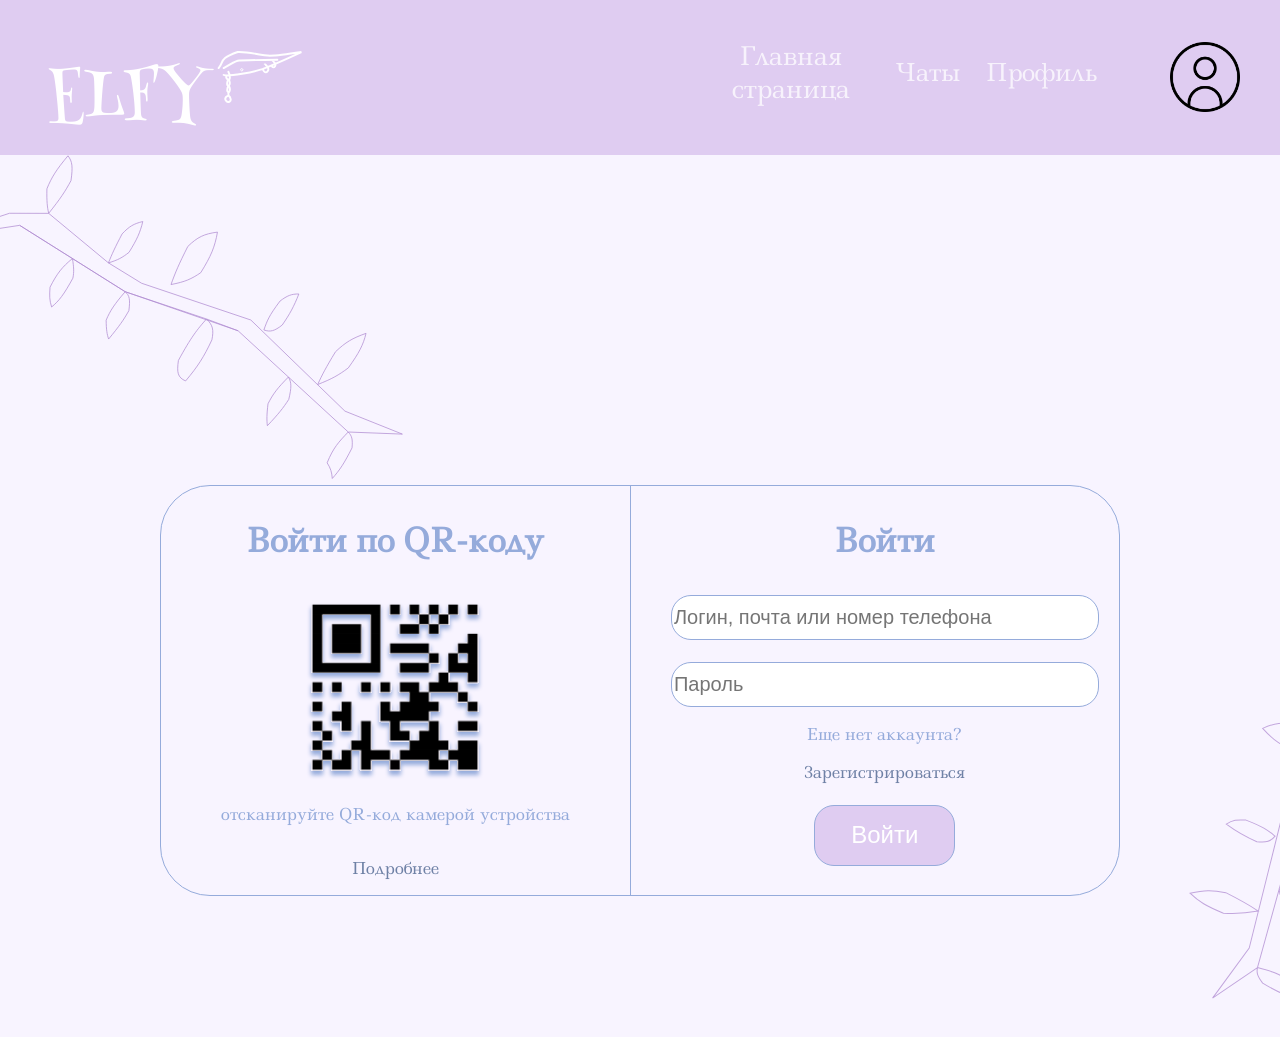
==== index.html @ 84ba351a "Загрузка завершена" ====
<!DOCTYPE html>
<html lang="en">
<head>
    <meta charset="UTF-8">
    <meta name="viewport" content="width=device-width, initial-scale=1.0">
    <title>Вход</title>
    <link rel="stylesheet" href="./css/style.css">
    <link href="https://fonts.googleapis.com/css2?family=Ledger&display=swap" rel="stylesheet">
    <link href="https://fonts.googleapis.com/css2?family=Henny+Penny&display=swap" rel="stylesheet">
</head>
<body>
    <header>
        <nav>
            <ul>
                <h3>ELFY</h3>
                <img src="./img/logo.svg" alt="" width="86px" height="52px">
                <li>
                    <a class="nav-link active" href="">Главная страница</a>
                </li>
                <li>
                    <a class="nav-link" href="">Чаты</a>
                </li>
                <li>
                    <a class="nav-link" href="">Профиль</a>
                </li>
                <img src="./img/account.png" id="account" width="70px" height="70px">
            </ul>
        </nav>
    </header>

    <main>
        <img src="./img/vetka.svg" alt="">
        <section>
            <div class="forma">
                <div class="qrcode">
                    <h3>Войти по QR-коду</h3>
                    <img src="./img/qrcode.svg" alt="">
                    <p>отсканируйте QR-код камерой устройства</p>
                    <p id="podrobnee">Подробнее</p>
                </div>
                <div class="start">
                    <h3>Войти</h3>
                    <input type="text" placeholder="Логин, почта или номер телефона"><br>
                    <input type="password" placeholder="Пароль">
                    <p>Еще нет аккаунта?</p>
                    <a href="registration.html">Зарегистрироваться</a><br>
                    <button onclick="window.location.href = 'lenta.html'">Войти</button>
                </div>
            </div>
        </section>
        <img src="./img/vetka.svg" id="vector17" alt="">
    </main>
        
    <!-- <footer>
        <nav>
            <ul>
                <li>
                    <a href="./lenta.html">Главная страница</a>
                </li>
                <li>
                    <a href="./chats.html">Чаты</a>
                </li>
                <li>
                    <a href="./profile.html">Профиль</a>
                </li>
            </ul>
        </nav>
    </footer> -->
</body>
</html>
---- css/style.css ----
body{
    padding: 0;
    margin: 0;
    font-family: 'Ledger', serif;
    background-color: #F8F4FF;
}
header{
    width: 100%;
    /* height: auto; */
    height: 155px;
    background: #DFCCF1;
    /* display: flex;
    align-items: center; */
}
header>nav{
    width: 100%;
    height: auto;
}
header>nav > ul{
    display: flex; /*элементы в теге в линию*/
    gap: 50px; /*отступ в контейнере*/
    margin: 0;
    padding: 0;
    justify-content: center;
    text-align: center;
}
header>nav > ul >li{
    list-style-type: none;
}
header>nav > ul>h3{
    box-sizing: border-box;

    position: absolute;
    width: 161px;
    height: 77.5px;
    left: 48px;
    

    font-family: 'Henny Penny';
    font-style: normal;
    font-weight: 400;
    font-size: 64px;
    line-height: 113px;
    display: flex;
    align-items: center;

    color: #FFFFFF;

}
header>nav>ul>img{
    position: absolute;
    width: 86px;
    height: 52px;
    left: 217px;
    top: 51px;
    /* display: flex;
    align-items: center; */
}

#account{
    position: absolute;
    width: 70px;
    height: 70px;
    left: 91.4%;
    top: 42px;
}

header>nav > ul >li>a{
    color: rgba(255, 255, 255, 0.75);/*изменить цвет текста*/
    font-size: 25px;
    display: flex;
    /* justify-content: center; */
    text-align: center;
}

header>nav > ul >li>a.nav-link.active{
    color: rgba(255, 255, 255, 0.75);/*изменить цвет текста*/
    text-decoration: none;/*убирает подчеркивания*/
    transition: all 0,3s ease; /*плавност при изменении*/
    font-size: 25px;
}
header>nav > ul >li>a.nav-link{
    color: rgb(255, 255, 255);/*изменить цвет текста*/
    text-decoration: none;/*убирает подчеркивания*/
    transition: all 0,3s ease; /*плавност при изменении*/
    font-size: 25px;
}
header>nav > ul >li>a.nav-link:hover{
    color: rgba(177, 141, 210, 0.75);
    transition: transform 0.25s ease forwards; /*плавност при изменении*/
}

header > nav > ul > li > a.nav-link {
    position: absolute;
    top: 61px;
    height: 22px;
    font-family: 'Ledger', serif;
    font-style: normal;
    font-weight: 400;
    font-size: 24px;
    line-height: 33px;
    display: flex;
    align-items: center;
    color: rgba(255, 255, 255, 0.75);
    text-decoration: none;
    transition: all 0.3s ease;
}

header > nav > ul > li:nth-child(3) > a.nav-link {  /* Главная страница */
    left: 55%;
    width: 13.64%;
}
header > nav > ul > li:nth-child(4) > a.nav-link {  /* Чаты */
    left: 70%;
    width: 9%;
}
header > nav > ul > li:nth-child(5) > a.nav-link {  /* Профиль */
    left: 77%;
    width: 8.54%;
}
main{
    width: 100%;
    height: auto;
}
.forma{
    width: 75%;
    height: 80%;
    display: flex;
    box-sizing: border-box;
    justify-content: center;
    gap: 20px;
    border: 1px solid #95ABDB;
    box-sizing: border-box;
    border-radius: 50px;
    margin: auto;
    color: #95ABDB;
}


.qrcode{
    width: 50%;
    display: flex;
    flex-direction: column;
    align-items: center;
    border-right: 1px solid #95ABDB;
}
#podrobnee{
    color: #6F81A6;
}
.qrcode>img{
    width: 192px;
    height: 192px;
}
.qrcode>h3{
    font-size: 32px;
}
.qrcode>p{
    font-size: 16px;
}


.start{
    width: 50%;
    height: auto;
    display: flex;
    flex-direction: column;
    align-items: center;
}
.start>a{
    color: #6F81A6;
    text-decoration: none;
}
.start>button{
    color: #FFFFFF;
    background-color: #DFCCF1;
    border-radius: 20px;
    width: 30%;
    height: 15%;
    font-size: 24px;
    border: 1px solid #95ABDB;
}
.start>button:hover{
    color: #ffffff;
    background-color: #b5a4c5;
}
.start>h3{
    font-size: 32px;
}
.start>p{
    font-size: 16px;
}
.start>input{
    border-radius: 20px;
    width: 90%;
    height: 10%;
    font-size: 20px;
    border: 1px solid #95ABDB;
    color: #948D8D;
}


#vector17{
    position: absolute;
    left: 87.5%;
    top: 70%;
    transform: matrix(-0.85, 0.53, 0.53, 0.85, 0, 0);
}


.formaForRegistration{
    width: 38%;
    height: 70%;
    display: flex;
    justify-content: center;
    gap: 20px;
    border: 1px solid #95ABDB;
    box-sizing: border-box;
    border-radius: 20px;
    margin: auto;
    color: #95ABDB;
}
.registr>h3{
    font-size: 32px;
    display: flex;
    justify-content: center;
}
.registr>form{
    width: 100%;
    display: flex;
    flex-direction: column;
    /* align-items: center; */
    font-size: 20px;
    gap: 20px;
}
.registr>form>input{
    border-radius: 20px;
    width: 100%;
    height: 54px;
    font-size: 20px;
    border: 1px solid #95ABDB;
    color: #948D8D;
}
.registr>form>p{
    margin: 0;
}
#butn{
    color: #FFFFFF;
    background-color: #DFCCF1;
    border-radius: 20px;
    width: 100%;
    height: auto;
    font-size: 24px;
    border: 1px solid #95ABDB;
    display: flex;
    justify-content: center;
    margin: 20px 0px;
}
#butn:hover{
    color: #ffffff;
    background-color: #b5a4c5;
}
/* === Стили для блока даты рождения === */
.birth {
    align-items: center;
    display: flex;
    flex-direction: row;
    gap: 10px;
    margin-top: 5px;
}

/* Скрываем label для select (на дизайне их нет) */
.birth label {
    display: none;
}

/* Стили для select - как на дизайне */
.birth > select {
    /* Размеры */
    flex: 1;
    min-width: 85px;
    height: 54px;
    font-size: 20px;
    font-family: 'Ledger', serif; /* как у input */
    
    /* Внешний вид */
    border: 1px solid #95ABDB;
    border-radius: 20px;
    background-color: #fff;
    color: #948D8D;
    
    /* Отступы */
    padding: 0 40px 0 16px;
    box-sizing: border-box;
    
    /* Убираем стандартный стиль */
    appearance: none;
    -webkit-appearance: none;
    -moz-appearance: none;
    
    /* Кастомная стрелка вниз (цвет #95ABDB) */
    background-image: url("data:image/svg+xml,%3Csvg xmlns='http://www.w3.org/2000/svg' width='20' height='20' viewBox='0 0 24 24' fill='none' stroke='%2395ABDB' stroke-width='2' stroke-linecap='round' stroke-linejoin='round'%3E%3Cpolyline points='6 9 12 15 18 9'%3E%3C/polyline%3E%3C/svg%3E");
    background-repeat: no-repeat;
    background-position: right 14px center;
    background-size: 20px;
    
    /* Курсор и переходы */
    cursor: pointer;
    transition: all 0.2s ease;
}

/* Фокус при клике */
.birth > select:focus {
    outline: none;
    border-color: #DFCCF1;
    box-shadow: 0 0 0 3px rgba(223, 204, 241, 0.3);
}

/* Ховер эффект */
.birth > select:hover {
    border-color: #7a94c7;
}

/* Placeholder (невыбранное значение) */
.birth > select:invalid,
.birth > select option:first-child {
    color: #948D8D;
}

/* Адаптив для мобильных */
@media (max-width: 600px) {
    .birth {
        flex-wrap: wrap;
    }
    .birth > select {
        flex: 1 1 30%;
        min-width: 70px;
    }
}
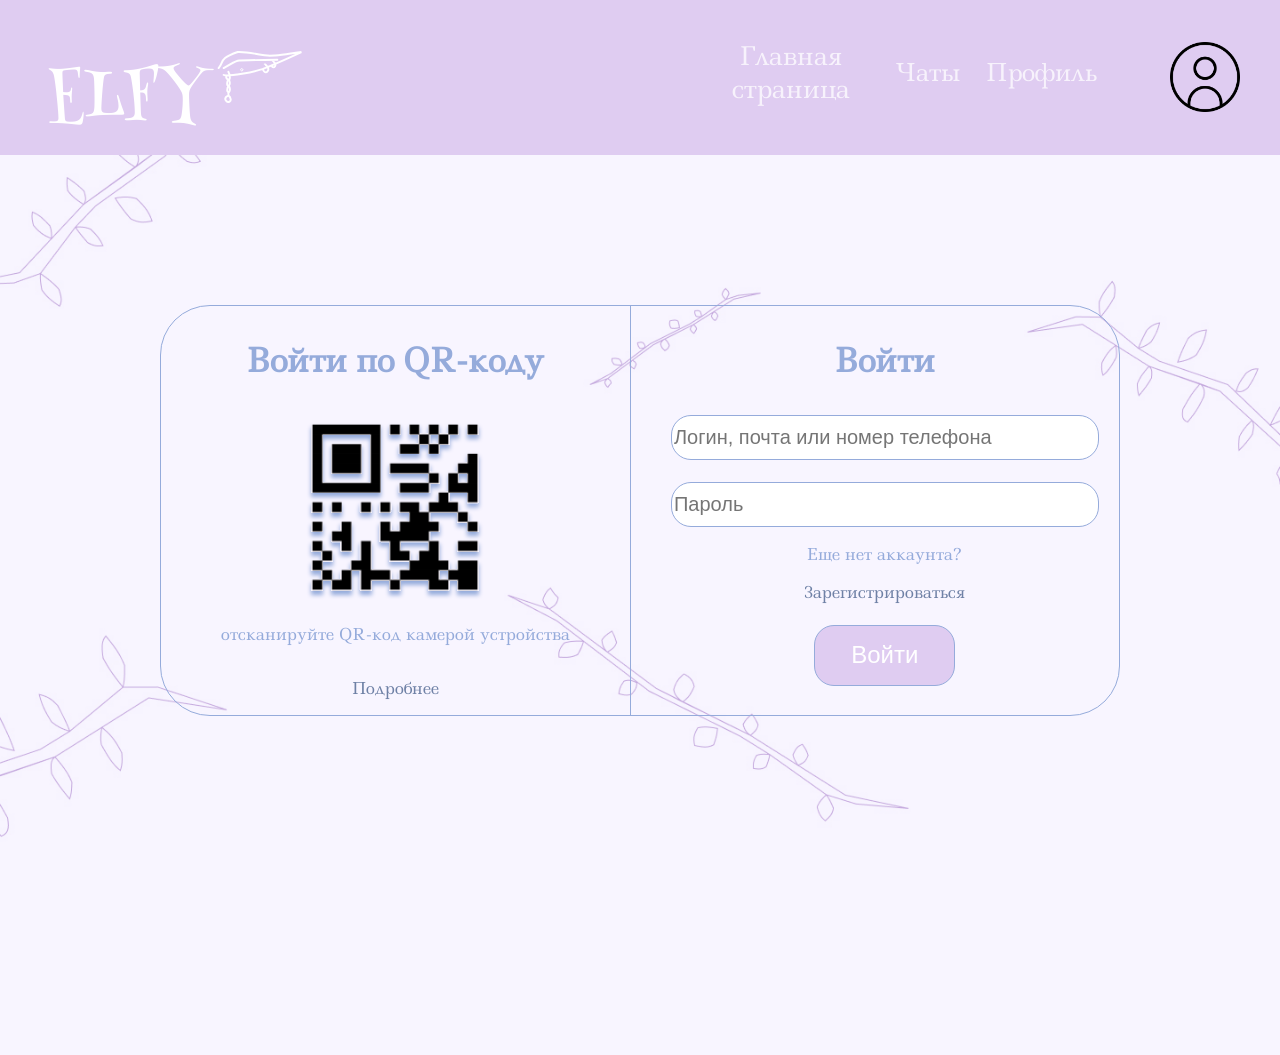
==== commit a3edf354: "Готова лента и задний фон" ====
--- a/index.html
+++ b/index.html
@@ -29,7 +29,7 @@
     </header>
 
     <main>
-        <img src="./img/vetka.svg" alt="">
+        <!-- <img src="./img/vetka.svg" alt=""> -->
         <section>
             <div class="forma">
                 <div class="qrcode">
@@ -48,7 +48,7 @@
                 </div>
             </div>
         </section>
-        <img src="./img/vetka.svg" id="vector17" alt="">
+        <!-- <img src="./img/vetka.svg" id="vector17" alt=""> -->
     </main>
         
     <!-- <footer>
--- a/css/style.css
+++ b/css/style.css
@@ -56,7 +56,6 @@
     /* display: flex;
     align-items: center; */
 }
-
 #account{
     position: absolute;
     width: 70px;
@@ -64,7 +63,6 @@
     left: 91.4%;
     top: 42px;
 }
-
 header>nav > ul >li>a{
     color: rgba(255, 255, 255, 0.75);/*изменить цвет текста*/
     font-size: 25px;
@@ -72,7 +70,6 @@
     /* justify-content: center; */
     text-align: center;
 }
-
 header>nav > ul >li>a.nav-link.active{
     color: rgba(255, 255, 255, 0.75);/*изменить цвет текста*/
     text-decoration: none;/*убирает подчеркивания*/
@@ -89,7 +86,6 @@
     color: rgba(177, 141, 210, 0.75);
     transition: transform 0.25s ease forwards; /*плавност при изменении*/
 }
-
 header > nav > ul > li > a.nav-link {
     position: absolute;
     top: 61px;
@@ -105,7 +101,6 @@
     text-decoration: none;
     transition: all 0.3s ease;
 }
-
 header > nav > ul > li:nth-child(3) > a.nav-link {  /* Главная страница */
     left: 55%;
     width: 13.64%;
@@ -119,9 +114,23 @@
     width: 8.54%;
 }
 main{
-    width: 100%;
-    height: auto;
-}
+       width: 100%;
+    min-height: 100vh;          /* гарантирует, что фон покроет всю высоту экрана */
+    height: auto;
+    overflow-x: hidden;
+    background-image: url("../img/fon.jpg");
+    background-repeat: no-repeat;
+    background-position: center center;   /* центрирование изображения */
+    background-size: cover;               /* масштабирует картинку, покрывая всю область без искажений */
+    background-attachment: scroll;        /* стандартное поведение (можно заменить на fixed для параллакс-эффекта) */
+    background-color: #f0f0f0;  
+}
+.main-lenta{
+    width: 100%;
+   
+}
+
+/* Страница Входа */
 .forma{
     width: 75%;
     height: 80%;
@@ -134,9 +143,8 @@
     border-radius: 50px;
     margin: auto;
     color: #95ABDB;
-}
-
-
+    margin-top: 150px;
+}
 .qrcode{
     width: 50%;
     display: flex;
@@ -157,8 +165,6 @@
 .qrcode>p{
     font-size: 16px;
 }
-
-
 .start{
     width: 50%;
     height: auto;
@@ -207,6 +213,8 @@
 }
 
 
+
+/* Регистрация */
 .formaForRegistration{
     width: 38%;
     height: 70%;
@@ -259,80 +267,194 @@
     color: #ffffff;
     background-color: #b5a4c5;
 }
-/* === Стили для блока даты рождения === */
-.birth {
-    align-items: center;
-    display: flex;
-    flex-direction: row;
-    gap: 10px;
-    margin-top: 5px;
-}
-
-/* Скрываем label для select (на дизайне их нет) */
-.birth label {
-    display: none;
-}
-
-/* Стили для select - как на дизайне */
-.birth > select {
-    /* Размеры */
-    flex: 1;
-    min-width: 85px;
-    height: 54px;
+
+
+
+/* Лента */
+.lenta{
+    width: 90%;
+    height: auto;
+    flex-direction: column;
+    align-items: center;
+    display: flex;
+    justify-content: center;
+    gap: 50px;
+    box-sizing: border-box;
+    border-radius: 20px;
+    margin: auto;
+    margin-top: 50px;
+}
+.stroka1{
+    width: 100%;
+    height: auto;
+    flex-direction: row;
+    align-items: center;
+    display: flex;
+    justify-content: center;
+    gap: 61px;
+    box-sizing: border-box;
+    border-radius: 20px;
+    margin: auto;
+}
+.stroka3{
+    width: 100%;
+    height: auto;
+    flex-direction: row;
+    align-items: center;
+    display: flex;
+    justify-content: center;
+    gap: 40px;
+    box-sizing: border-box;
+    border-radius: 20px;
+    margin: auto;
+}
+#img{
+    /* margin-right:15px; */
+    flex-direction: row;
+    align-items: center;
+    padding: 10px;
+    gap: 10px;
+    width: 261px;
+    height: 261px;
+    background: #C7B5D8;
+    border: 1px solid #6B587C;
+    box-shadow: 0px 4px 4px #6B587C;
+    border-radius: 20px;
+}
+#img2{
+    /* margin-right:15px; */
+    flex-direction: row;
+    align-items: center;
+    padding: 10px;
+    gap: 10px;
+    width: 213px;
+    height: 261px;
+    background: #C7B5D8;
+    border: 1px solid #6B587C;
+    box-shadow: 0px 4px 4px #6B587C;
+    border-radius: 20px;
+}
+#img3{
+    flex-direction: row;
+    align-items: center;
+    padding: 10px;
+    gap: 10px;
+    width: 215px;
+    height: 261px;
+    background: #C7B5D8;
+    border: 1px solid #6B587C;
+    box-shadow: 0px 4px 4px #6B587C;
+    border-radius: 20px;
+}
+#img6{
+    /* margin-right:15px; */
+    flex-direction: row;
+    align-items: center;
+    padding: 10px;
+    gap: 10px;
+    width: 324px;
+    height: 476px;
+    background: #C7B5D8;
+    border: 1px solid #6B587C;
+    box-shadow: 0px 4px 4px #6B587C;
+    border-radius: 20px;
+}
+#img7{
+    /* margin-right: 15px; */
+    flex-direction: row;
+    align-items: center;
+    padding: 10px;
+    gap: 10px;
+    width: 362px;
+    height: 476px;
+    background: #C7B5D8;
+    border: 1px solid #6B587C;
+    box-shadow: 0px 4px 4px #6B587C;
+    border-radius: 20px;
+}
+#img8{
+    /* flex-direction: row; */
+    /* align-items: center; */
+    padding: 10px;
+    gap: 10px;
+    width: 382px;
+    height: 476px;
+    background: #C7B5D8;
+    border: 1px solid #6B587C;
+    box-shadow: 0px 4px 4px #6B587C;
+    border-radius: 20px;
+}
+.stroka2{
+    width: 100%;
+    height: auto;
+    flex-direction: row;
+    align-items: center;
+    display: flex;
+    justify-content: center;
+    gap: 133px;
+    box-sizing: border-box;
+    border-radius: 20px;
+    margin: auto;
+}
+.stroka2>.stroka21{
+    background: #C7B5D8;
+    border: 1px solid #6B587C;
+    box-shadow: 0px 4px 4px #6B587C;
+    border-radius: 20px;
+    width: 541px;
+    height: 400px;
+}
+.stroka2>.stroka21>p{
+    font-weight: 400;
     font-size: 20px;
-    font-family: 'Ledger', serif; /* как у input */
+    color: #B18DD2;
+    margin: 0px 15px;
+    padding: 0px;
+}
+.stroka2>.stroka21>#author{
+    font-size: 15px;
+    color: #AAA4AF;
+    margin: -23px 10px;
+    /* padding: 5px; */
+    text-align: right;
+}
+#img4{
+    /* flex-direction: row; */
+    /* align-items: ; */
+    padding: 10px;
+    gap: 10px;
+    width: 521px;
+    height: 285px;
     
-    /* Внешний вид */
-    border: 1px solid #95ABDB;
-    border-radius: 20px;
-    background-color: #fff;
-    color: #948D8D;
+}
+.stroka2>.stroka22{
+    background: #C7B5D8;
+    border: 1px solid #6B587C;
+    box-shadow: 0px 4px 4px #6B587C;
+    border-radius: 20px;
+    width: 541px;
+    height: 400px;
+}
+.stroka2>.stroka22>p{
+    font-weight: 400;
+    font-size: 20px;
+    color: #B18DD2;
+    margin: 0px 15px;
+    padding: 0px;
+}
+.stroka2>.stroka22>#author{
+    font-size: 15px;
+    color: #AAA4AF;
+    margin: -23px 10px;
+    /* padding: 5px; */
+    text-align: right;
+}
+#img5{
+    /* flex-direction: row; */
+    /* align-items: ; */
+    padding: 10px;
+    gap: 10px;
+    width: 521px;
+    height: 285px;
     
-    /* Отступы */
-    padding: 0 40px 0 16px;
-    box-sizing: border-box;
-    
-    /* Убираем стандартный стиль */
-    appearance: none;
-    -webkit-appearance: none;
-    -moz-appearance: none;
-    
-    /* Кастомная стрелка вниз (цвет #95ABDB) */
-    background-image: url("data:image/svg+xml,%3Csvg xmlns='http://www.w3.org/2000/svg' width='20' height='20' viewBox='0 0 24 24' fill='none' stroke='%2395ABDB' stroke-width='2' stroke-linecap='round' stroke-linejoin='round'%3E%3Cpolyline points='6 9 12 15 18 9'%3E%3C/polyline%3E%3C/svg%3E");
-    background-repeat: no-repeat;
-    background-position: right 14px center;
-    background-size: 20px;
-    
-    /* Курсор и переходы */
-    cursor: pointer;
-    transition: all 0.2s ease;
-}
-
-/* Фокус при клике */
-.birth > select:focus {
-    outline: none;
-    border-color: #DFCCF1;
-    box-shadow: 0 0 0 3px rgba(223, 204, 241, 0.3);
-}
-
-/* Ховер эффект */
-.birth > select:hover {
-    border-color: #7a94c7;
-}
-
-/* Placeholder (невыбранное значение) */
-.birth > select:invalid,
-.birth > select option:first-child {
-    color: #948D8D;
-}
-
-/* Адаптив для мобильных */
-@media (max-width: 600px) {
-    .birth {
-        flex-wrap: wrap;
-    }
-    .birth > select {
-        flex: 1 1 30%;
-        min-width: 70px;
-    }
 }
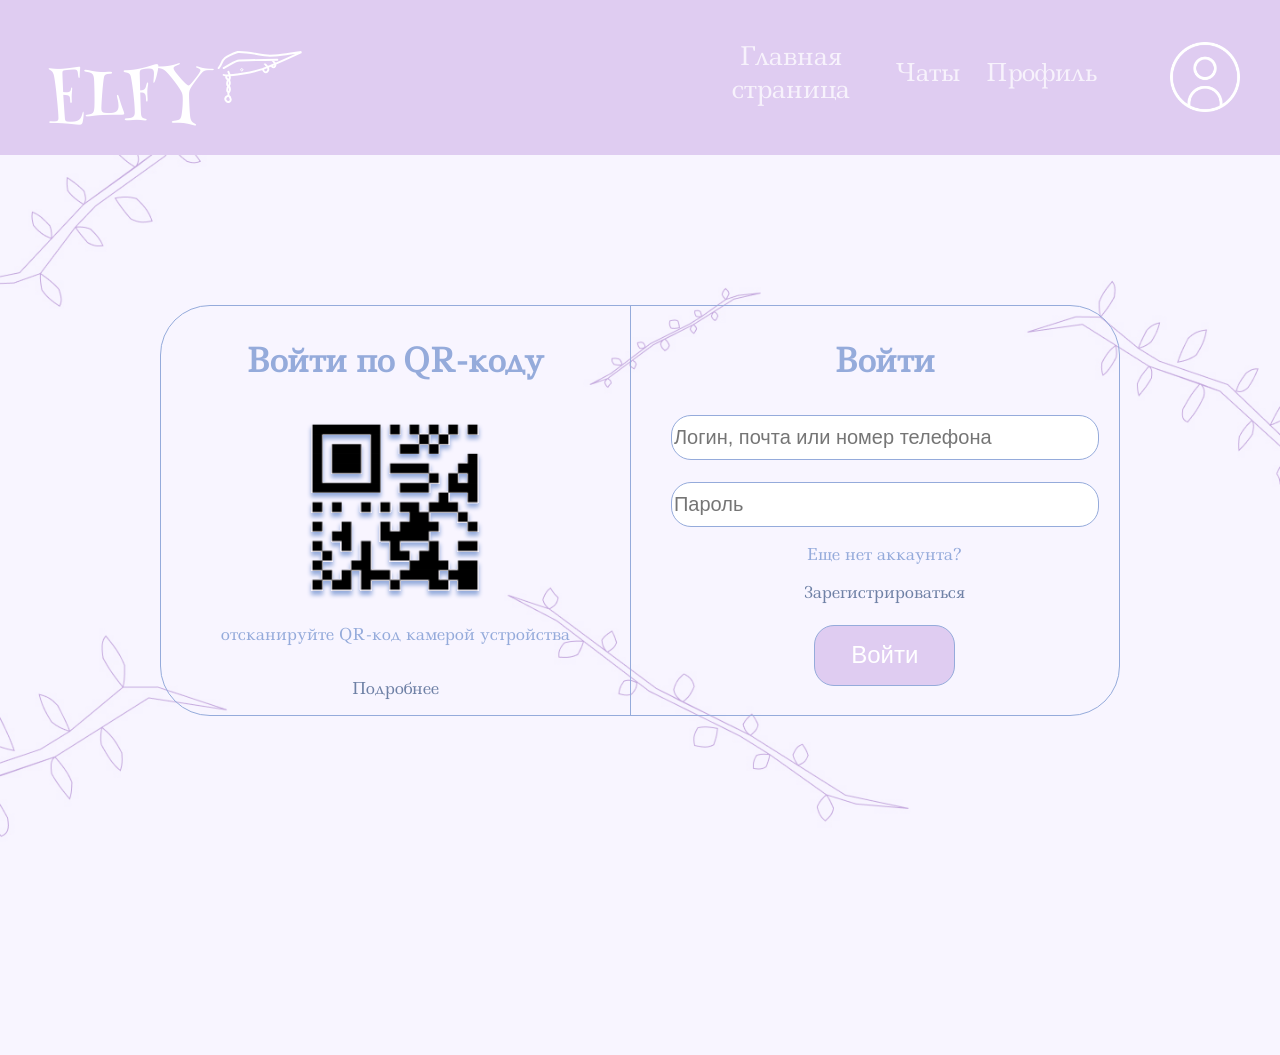
==== commit 7d1b60f4: "Клик по значку переходит на профиль" ====
--- a/index.html
+++ b/index.html
@@ -14,16 +14,12 @@
             <ul>
                 <h3>ELFY</h3>
                 <img src="./img/logo.svg" alt="" width="86px" height="52px">
-                <li>
-                    <a class="nav-link active" href="">Главная страница</a>
-                </li>
-                <li>
-                    <a class="nav-link" href="">Чаты</a>
-                </li>
-                <li>
-                    <a class="nav-link" href="">Профиль</a>
-                </li>
-                <img src="./img/account.png" id="account" width="70px" height="70px">
+                <li><a class="nav-link active" href="">Главная страница</a></li>
+                <li><a class="nav-link" href="">Чаты</a></li>
+                <li><a class="nav-link" href="">Профиль</a></li>
+                <a href="">
+                    <img src="./img/account.png" id="account" width="70px" height="70px">
+                </a>
             </ul>
         </nav>
     </header>
--- a/css/style.css
+++ b/css/style.css
@@ -56,12 +56,13 @@
     /* display: flex;
     align-items: center; */
 }
-#account{
+#account {
     position: absolute;
     width: 70px;
     height: 70px;
     left: 91.4%;
     top: 42px;
+    filter: invert(100%);
 }
 header>nav > ul >li>a{
     color: rgba(255, 255, 255, 0.75);/*изменить цвет текста*/
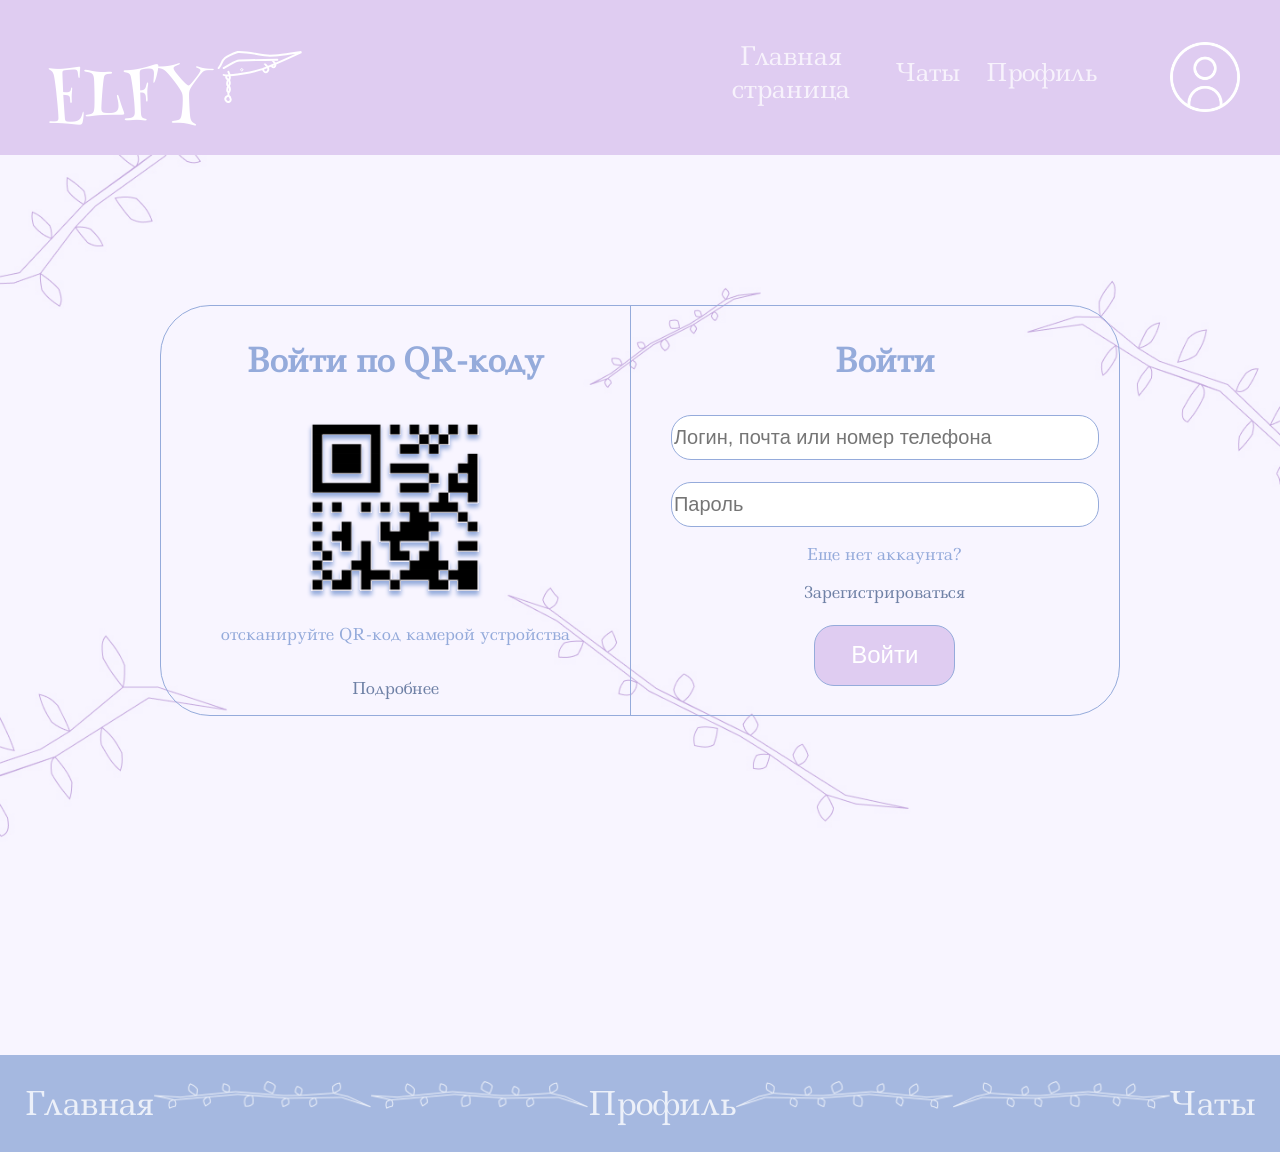
==== commit 0357913b: "Добавление шапики и подвала на все страницы" ====
--- a/index.html
+++ b/index.html
@@ -25,7 +25,6 @@
     </header>
 
     <main>
-        <!-- <img src="./img/vetka.svg" alt=""> -->
         <section>
             <div class="forma">
                 <div class="qrcode">
@@ -44,23 +43,20 @@
                 </div>
             </div>
         </section>
-        <!-- <img src="./img/vetka.svg" id="vector17" alt=""> -->
     </main>
         
-    <!-- <footer>
-        <nav>
+    <footer>
+        <nav class="footer">
             <ul>
-                <li>
-                    <a href="./lenta.html">Главная страница</a>
-                </li>
-                <li>
-                    <a href="./chats.html">Чаты</a>
-                </li>
-                <li>
-                    <a href="./profile.html">Профиль</a>
-                </li>
+                <li><a href="index.html">Главная</a></li>
+                <img src="./img/vetka1.png" alt="" class="vetka">
+                <img src="./img/vetka1.png" alt="" class="vetka">
+                <li><a href="profile.html">Профиль</a></li>
+                <img src="./img/vetka2.png" alt="" class="vetka">
+                <img src="./img/vetka2.png" alt="" class="vetka">
+                <li><a href="chats.html">Чаты</a></li>
             </ul>
         </nav>
-    </footer> -->
+    </footer>
 </body>
 </html>
--- a/css/style.css
+++ b/css/style.css
@@ -458,4 +458,637 @@
     width: 521px;
     height: 285px;
     
+}
+
+footer{
+    width: 100%;
+    height: 97px;
+    background-color: #A5B8E0;
+    display: flex;
+    align-items: center;
+    justify-content: center;
+}
+.footer > ul{
+    display: flex;
+    gap: 0px; 
+    margin: 0;
+    padding: 0;
+    justify-content: center;
+}
+.footer > ul > li{
+    list-style-type: none;
+}
+.footer > ul > li > a{
+    color: rgba(255, 255, 255, 0.783);
+    text-decoration: none;
+    transition: all 0.3s ease;
+    font-size: 32px;
+}
+.footer > ul > li > a:hover{
+    color: rgb(255, 255, 255);
+}
+.vetka{
+   width: 217px;
+   height: 28px; 
+   display: flex;
+   align-items: center;
+}
+.photouser{
+    border: 1px solid #B18DD2;
+    width: 300px;
+    height: 400px;
+    display: flex;
+    justify-content: center;
+    align-items: center;
+    border-radius: 20px;
+    background-color: white;
+    box-shadow: 0px 0px 10px rgba(0, 0, 0, 0.250);
+    position: absolute;
+    top: 248px;
+    left: 163px;
+    z-index: 1;
+
+}
+#elf{
+    width: 290px;
+    height: 390px;
+}
+
+.hat{
+    position: absolute;
+    top: 230px;
+    left: 65px;
+    z-index: 2;
+}
+
+#hat{
+    width: 141px;
+    height: 178px;
+}
+
+.nameuser{
+    display: flex;
+    width: 183px;
+    height: 58px;
+    flex-direction: column;
+    gap: 0px;
+    padding: 0;
+    justify-content: center;
+    position: absolute;
+    top: 650px;
+    left: 218px;
+}
+#fio{
+    font-size: 24px;
+    color: #B18DD2;
+    text-align: center;
+    margin-top: 22px;
+    margin-bottom: 3px;
+    padding: 0px;
+}
+#login{
+    font-size: 24px;
+    color: #b18dd2c0;
+    text-align: center;
+    padding: 0px;
+    margin: 0px;
+}
+.info{
+    border: 1px solid #B18DD2;
+    width: 631px;
+    height: 570px;
+    display: flex;
+    justify-content: left;
+    flex-direction: column;
+    position:absolute;
+    top: 248px;
+    left: 500px;
+    border-radius: 20px;
+    box-shadow: 0 0 10px rgba(0, 0, 0, 0.250);
+}
+.info > p{
+    font-size: 24px;
+    color: #B18DD2;
+    text-align: left;
+    margin-left: 28px;
+}
+.o-sebe{
+    border: 1px solid #B18DD2;
+    width: 91%;
+    height: 150px;
+    display: flex;
+    justify-content: left;
+    margin-left: 28px;
+    border-radius: 10px;
+    background-color: white;
+}
+.o-sebe > p{
+    font-size: 20px;
+    color: #b18dd2b1;
+    text-align: left;
+    margin-left: 23px;
+}
+.osnovnaya-info{
+    display: flex;
+    flex-direction: row;
+    gap: 40px;
+}
+.dr{
+   display: flex;
+   flex-direction: row; 
+}
+.zagolovok{
+   font-size: 24px;
+   color: #B18DD2;
+   text-align: left;
+   margin-left: 28px;
+}
+.znachenie{
+   font-size: 20px;
+   color: #b18dd29e;
+   text-align: left;
+   margin-left: 3px;
+   padding-top: 8px;
+}
+.city{
+   display: flex;
+   flex-direction: row; 
+}
+#statistika{
+    width: 670px;
+    height: 157px;
+    z-index: 3;
+    position: absolute;
+    top: 300px;
+    right: -10px;
+}
+.numbers{
+   display: flex;
+   flex-direction: row; 
+   gap: 60px;
+   z-index: 4;
+   position: absolute;
+   top: 280px;
+   left: 0px;
+}
+.numbers > p{
+   font-size: 40px;
+   color: #b18dd2;
+   text-align: center;
+   text-shadow: 0 3px 5px rgba(0, 0, 0, 0.250);
+   margin-left: 100px;
+   margin-bottom: 20px;
+}
+.poyasnenie{
+   display: flex;
+   flex-direction: row; 
+   gap: 80px;
+   z-index: 4;
+   position: absolute;
+   top: 335px;
+   left: 0px; 
+}
+.poyasnenie > p{
+   font-size: 22px;
+   color: #b18dd2;
+   text-align: center;
+   margin-left: 70px;
+   margin-bottom: 20px;
+}
+.niz{
+   display: flex;
+   flex-direction: row; 
+   gap: 80px;
+   z-index: 4;
+   position: absolute;
+   top: 370px;
+   left: 0px;  
+}
+.niz > p{
+   display: flex;
+   flex-direction: row; 
+   z-index: 4;
+   font-size: 20px;
+   color: #b18dd2bd;
+   position: absolute;
+   top: 130px;
+   left: 30px;
+}
+.niz > img{
+   width: 12px;
+   height: 13px;
+   position: absolute;
+   top: 157px;
+   left: 130px;
+}
+.niz > button{
+   color: rgba(255, 255, 255, 0.874);
+   background-color: #B18DD2;
+   border-radius: 10px;
+   border-style: none;
+   position: absolute;
+   padding: 10px 20px;
+   font-size: 20px;
+   font-family: inherit;
+   position: absolute;
+   top: 140px;
+   left: 435px;
+   transform: scale(1);
+   transition: transform 0.3s ease;
+}
+.niz > button:hover{
+   transform: scale(1.1);
+   cursor: pointer;
+}
+.pervaya-column{
+    display: flex;
+    flex-direction: column;
+}
+.friends{
+    border: 1px solid #95ABDB;
+    background-color: white;
+    width: 300px;
+    height: 219px;
+    display: flex;
+    justify-content: left;
+    position:absolute;
+    top: 750px;
+    left: 163px;
+    border-radius: 20px;
+}
+.shapka{
+    display: flex;
+    flex-direction: row;
+    gap: 5px;
+}
+.zagolovok1{
+   font-size: 24px;
+   color: #95ABDB;
+   text-align: left;
+   margin-left: 28px;
+}
+.znachenie1{
+   font-size: 24px;
+   color: #95abdbc5;
+   text-align: left;
+   margin-left: 3px;
+}
+.avatars{
+    display: flex;
+    flex-direction: row;
+    align-items: center;
+    gap: 10px;
+    position: absolute;
+    top: 80px;
+    left: 37px;
+}
+.avatars > img{
+    width: 70px;
+    height: 68px;
+}
+.niz2{
+   display: flex;
+   flex-direction: row; 
+   z-index: 4;
+   font-size: 20px;
+   color: #95ABDB;
+   position: absolute;
+   top: 157px;
+   left: 15px;
+}
+.niz2 > img{
+   width: 12px;
+   height: 13px;
+   position: absolute;
+   top: 27px;
+   left: 100px;
+}
+.new-post{
+    border: 1px solid #95ABDB;
+    background-color: white;
+    width: 300px;
+    height: 407px;
+    display: flex;
+    justify-content: left;
+    position:absolute;
+    top: 1005px;
+    left: 163px;
+    border-radius: 20px;
+}
+.zagolovok2{
+   font-size: 24px;
+   color: #95ABDB;
+   text-align: left;
+   margin-left: 28px;
+   margin-bottom: 0px;
+}
+.znachenie2{
+   font-size: 20px;
+   color: #95abdbc5;
+   text-align: left;
+   margin-left: 28px;
+   margin-top: 10px;
+}
+.shapka1{
+    display: flex;
+    flex-direction: column;
+    gap: 0px;
+}
+.niz3{
+    display: flex;
+    flex-direction: row;
+    gap: 10px;
+    position: absolute;
+    top: 360px;
+    left: 25px;
+}
+.niz3 > img{
+    width: 26px;
+    height: 22px;
+}
+.niz3 > button{
+   color: rgba(255, 255, 255, 0.874);
+   background-color: #95ABDB;
+   border-radius: 10px;
+   border-style: none;
+   position: absolute;
+   padding: 8px 18px;
+   font-size: 18px;
+   font-family: inherit;
+   position: absolute;
+   top: -8px;
+   left: 120px;
+   transform: scale(1);
+   transition: transform 0.3s ease;
+}
+.niz3 > button:hover{
+   transform: scale(1.1);
+   cursor: pointer;
+}
+.vtoraya-column{
+    display: flex;
+    flex-direction: column;
+    border: 1px solid #B18DD2;
+    background-color: white;
+    width: 631px;
+    height: 563px;
+    justify-content: left;
+    position:absolute;
+    top: 850px;
+    left: 500px;
+    border-radius: 20px;
+}
+.shapka2{
+    display: flex;
+    flex-direction: row;
+    gap: 5px;
+}
+.znachenie3{
+   font-size: 24px;
+   color: #b18dd29e;
+   text-align: left;
+   margin-left: 3px;
+}
+.photo-1{
+    display: flex;
+    flex-direction: row;
+    position: absolute;
+    left: 30px;
+    gap: 20px;
+    top: 70px;
+}
+.photo-1 > img{
+    width: auto;
+    height: 230px;
+}
+.photo-2{
+    display: flex;
+    flex-direction: row;
+    position: absolute;
+    left: 30px;
+    gap: 20px;
+    top: 320px;
+}
+.photo-2 > img{
+    width: auto;
+    height: 195px;
+}
+.niz4{
+    display: flex;
+    flex-direction: row;
+    gap: 10px;
+    position: absolute;
+    top: 350px;
+    left: 25px;
+}
+.niz4 > img{
+    width: 10px;
+    height: 9px;
+    position: absolute;
+    top: 184px;
+    left: 100px;
+}
+.niz4 > p{
+   display: flex;
+   flex-direction: row; 
+   z-index: 4;
+   font-size: 20px;
+   color: #95ABDB;
+   position: absolute;
+   top: 155px;
+   left: 0px;
+}
+.chats{
+    display: flex;
+    flex-direction: column;
+    border: 1px solid #95ABDB;
+    background-color: white;
+    width: 80%;
+    height: 646px;
+    justify-content: left;
+    position:absolute;
+    top: 202px;
+    left: 191px;
+    border-radius: 20px;
+}
+
+.zagolovok3{
+   font-size: 24px;
+   color: #95ABDB;
+   text-align: left;
+   margin-left: 40px;
+   margin-bottom: 0px;
+}
+
+.shapka3{
+    display: flex;
+    flex-direction: row;
+    position: absolute;
+    top: 30px;
+    left: 860px;
+    gap: 20px;
+}
+.shapka3 > p{
+    margin-top: 0px;
+    display: flex;
+    flex-direction: row;
+    position: absolute;
+    right: 850px;
+}
+.shapka3 > img{
+    display: flex;
+    flex-direction: row;
+    width: 32px;
+    height: 34px;
+}
+.first-column{
+    display: flex;
+    flex-direction: column;
+}
+.messages{
+    display: flex;
+    flex-direction: column;
+    border-style: none;
+    background-color: #E3D9ED;
+    width: 200px;
+    height: 150px;
+    justify-content: center;
+    border-radius: 20px;
+    align-items: left;
+    position: absolute;
+    top: 90px;
+    left: 30px;
+}
+.messages > p{
+    color: rgba(255, 255, 255, 0.733);
+    font-size: 20px;
+    margin: 10px;
+}
+.messages > .vse{
+    color: rgb(255, 255, 255); 
+}
+
+.calls{
+    display: flex;
+    flex-direction: column;
+    border-style: none;
+    background-color: #E3D9ED;
+    width: 200px;
+    height: 310px;
+    justify-content: center;
+    border-radius: 20px;
+    align-items: left;
+    position: absolute;
+    top: 270px;
+    left: 30px;
+}
+.calls > p{
+    font-size: 20px;
+    color: rgb(255, 255, 255);
+    position: absolute;
+    top: 0px;
+    left: 10px;
+}
+.spisok{
+    display: flex;
+    flex-direction: column;
+    position: absolute;
+    top: 50px;
+}
+.recently{
+    display: flex;
+    flex-direction: row;
+    gap: 10px;
+    align-items: center;
+}
+.recently > p{
+    font-size: 18px;
+    color: rgba(255, 255, 255, 0.735);
+    margin: 10px;
+    margin-left: 20px;
+}
+.recently > img{
+    width: 22px;
+    height: 22px;
+}
+.second-column{
+    display: flex;
+    flex-direction: column;
+}
+.poisk{
+    display: flex;
+    flex-direction: row;
+    border-style: none;
+    background-color: #95abdb8e;
+    width: 676px;
+    height: 57px;
+    justify-content: left;
+    border-radius: 20px;
+    align-items: center;
+    position: absolute;
+    top: 90px;
+    left: 270px;
+}
+.poisk > img{
+    width: 14px;
+    height: 29px;
+    display: flex;
+    position: absolute;
+    left: 40px;
+}
+.poisk > p{
+    color: white;
+    font-size: 24px;
+    display: flex;
+    position: absolute;
+    left: 65px;
+}
+.chats-friends{
+    display: flex;
+    flex-direction: column;
+    border: 1px solid #95ABDB;
+    width: 676px;
+    height: 400px;
+    justify-content: left;
+    border-radius: 20px;
+    position: absolute;
+    top: 185px;
+    left: 270px;
+}
+.person{
+    display: flex;
+    flex-direction: row;
+    gap: 20px;
+    align-items: center;
+    padding: 10px 20px;
+}
+.fio > p{
+    font-size: 20px;
+    color: #95ABDB;
+    margin:0;
+}
+.person > img{
+    width: 78px;
+    height: 79px;
+    display: flex;
+}
+#knopka{
+    width: 27px;
+    height: 32px;
+    display: flex;
+    position: absolute;
+    top: 30px;
+    left: 620px;
+}
+#line{
+    width: 600px;
+    height: 1px;
+    display: flex;
+    position: absolute;
+    left: 40px;
+    top: 100px;
+}
+#message{
+    color: #95abdb8b;
+    margin-top:10px;
 }
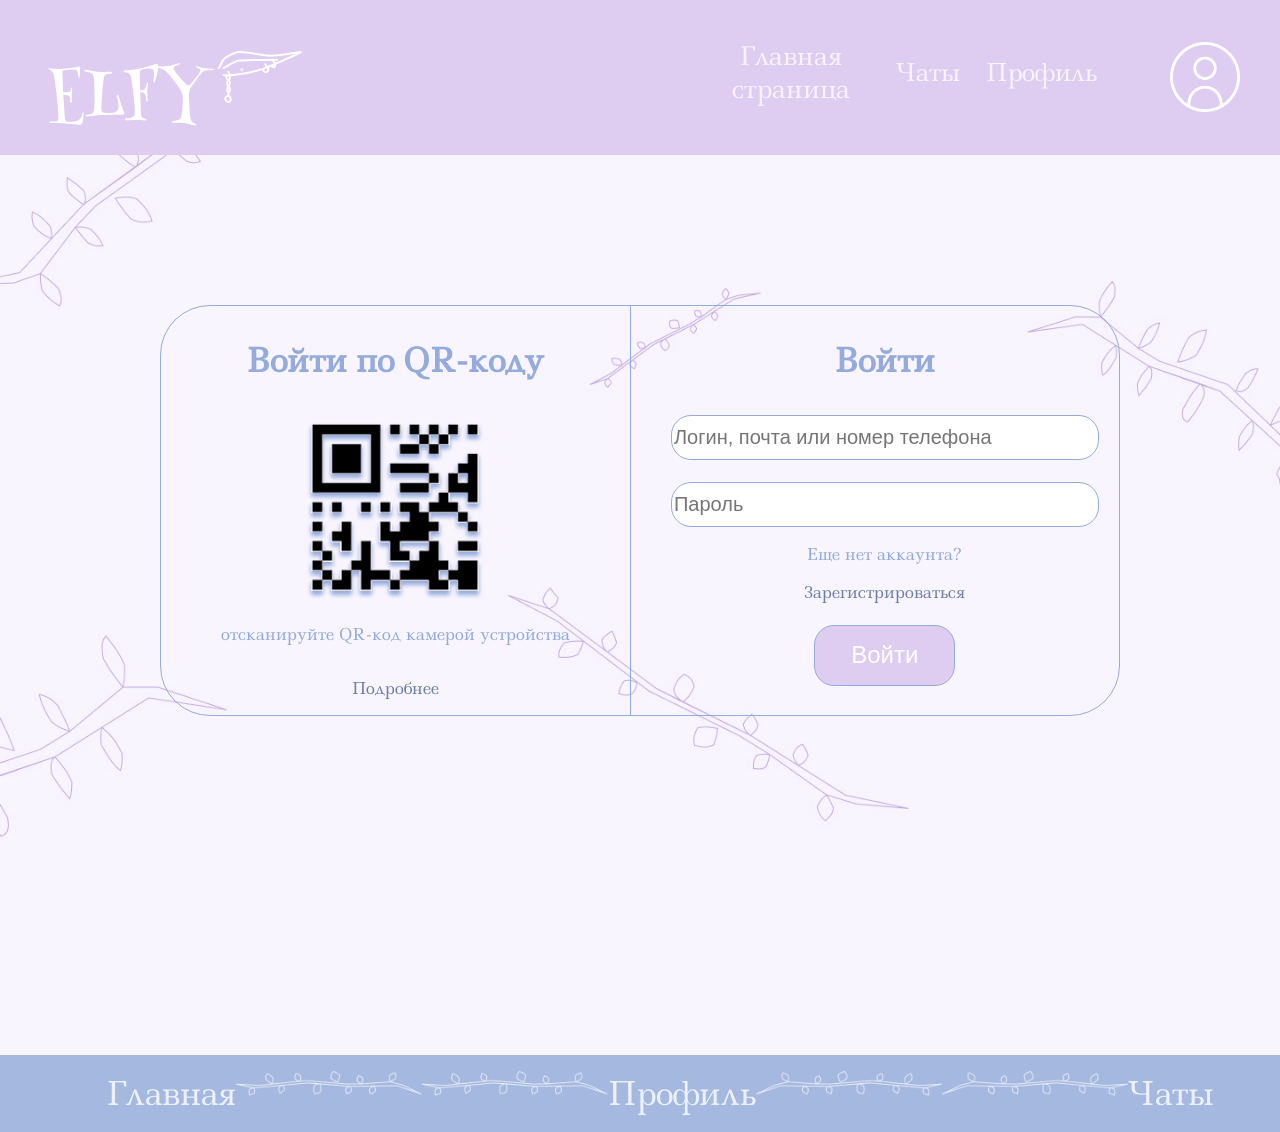
==== commit 5d1ef159: "Изменение заднего оформления для разных страниц" ====
--- a/index.html
+++ b/index.html
@@ -24,7 +24,7 @@
         </nav>
     </header>
 
-    <main>
+    <main class="main">
         <section>
             <div class="forma">
                 <div class="qrcode">
@@ -48,13 +48,13 @@
     <footer>
         <nav class="footer">
             <ul>
-                <li><a href="index.html">Главная</a></li>
+                <li><a href="">Главная</a></li>
                 <img src="./img/vetka1.png" alt="" class="vetka">
                 <img src="./img/vetka1.png" alt="" class="vetka">
-                <li><a href="profile.html">Профиль</a></li>
+                <li><a href="">Профиль</a></li>
                 <img src="./img/vetka2.png" alt="" class="vetka">
                 <img src="./img/vetka2.png" alt="" class="vetka">
-                <li><a href="chats.html">Чаты</a></li>
+                <li><a href="">Чаты</a></li>
             </ul>
         </nav>
     </footer>
--- a/css/style.css
+++ b/css/style.css
@@ -3,6 +3,18 @@
     margin: 0;
     font-family: 'Ledger', serif;
     background-color: #F8F4FF;
+}
+#body-profile{
+    background-color: #F8F4FF;
+    width: 100%;
+    height: 100%;
+    margin:0;
+}
+#body-chats{
+    background-color: #F8F4FF;
+    width: 100%;
+    height: 100%;
+    margin:0;
 }
 header{
     width: 100%;
@@ -114,8 +126,23 @@
     left: 77%;
     width: 8.54%;
 }
-main{
-       width: 100%;
+#main-profile{
+    width: 100%;
+    height: 100%;
+    display: flex;
+    justify-content: center;
+    padding: 75px 0;
+}
+#main-chats{
+    width: 100%;
+    height: 100%;
+    display: flex;
+    justify-content: center;
+    padding: 75px 0;
+}
+
+.main{
+    width: 100%;
     min-height: 100vh;          /* гарантирует, что фон покроет всю высоту экрана */
     height: auto;
     overflow-x: hidden;
@@ -126,6 +153,7 @@
     background-attachment: scroll;        /* стандартное поведение (можно заменить на fixed для параллакс-эффекта) */
     background-color: #f0f0f0;  
 }
+
 .main-lenta{
     width: 100%;
    
@@ -140,7 +168,6 @@
     justify-content: center;
     gap: 20px;
     border: 1px solid #95ABDB;
-    box-sizing: border-box;
     border-radius: 50px;
     margin: auto;
     color: #95ABDB;
@@ -462,7 +489,7 @@
 
 footer{
     width: 100%;
-    height: 97px;
+    height: 10%;
     background-color: #A5B8E0;
     display: flex;
     align-items: center;
@@ -470,9 +497,6 @@
 }
 .footer > ul{
     display: flex;
-    gap: 0px; 
-    margin: 0;
-    padding: 0;
     justify-content: center;
 }
 .footer > ul > li{
@@ -488,340 +512,435 @@
     color: rgb(255, 255, 255);
 }
 .vetka{
-   width: 217px;
-   height: 28px; 
-   display: flex;
-   align-items: center;
+   width: 15%;
+   height: 29%; 
+}
+.container{
+    width: 92%;
+    height: 73%;
+    display: flex;
+    justify-content: center;
+    flex-direction: column;
+    align-items: center;
+    gap: 23px;
+}
+.pervaya-stroka{
+    width: 100%;
+    height: 44%;
+    display: flex;
+    flex-direction: row;
+    gap: 57px;
+    align-items: flex-start;
+}
+.avatar{
+    width: 31%;
+    height: 100%;
+    display: flex;
+    justify-content: right;
+    position: relative;
+}
+.avatar-column{
+    display: flex;
+    width: 74%;
+    height: 92%;
+    justify-content: center;
+    align-items: center;
+    flex-direction: column;
+    gap: 13px;
 }
 .photouser{
     border: 1px solid #B18DD2;
-    width: 300px;
-    height: 400px;
+    width: 100%;
+    height: 85%;
     display: flex;
     justify-content: center;
     align-items: center;
     border-radius: 20px;
     background-color: white;
     box-shadow: 0px 0px 10px rgba(0, 0, 0, 0.250);
+    padding:  3% 3%;
+    z-index: 1;
+}
+
+#elf{
+    width: 100%;
+    height: 100%;
+}
+
+.hat{
+    width: 36%;
+    height: 36%;
+    z-index: 2;
+    display: flex;
+    justify-content: left;
     position: absolute;
-    top: 248px;
-    left: 163px;
-    z-index: 1;
-
-}
-#elf{
-    width: 290px;
-    height: 390px;
-}
-
-.hat{
-    position: absolute;
-    top: 230px;
-    left: 65px;
-    z-index: 2;
+    top: -3%;
+    right: 64%;
 }
 
 #hat{
-    width: 141px;
-    height: 178px;
+    width: 100%;
+    height: 100%;
 }
 
 .nameuser{
     display: flex;
-    width: 183px;
-    height: 58px;
-    flex-direction: column;
-    gap: 0px;
-    padding: 0;
-    justify-content: center;
-    position: absolute;
-    top: 650px;
-    left: 218px;
-}
-#fio{
+    width: 65%;
+    height: 12%;
+    flex-direction: column;
+    justify-content: center;
+    gap: 14px;
+}
+.nameuser > p{
     font-size: 24px;
     color: #B18DD2;
     text-align: center;
-    margin-top: 22px;
-    margin-bottom: 3px;
-    padding: 0px;
-}
-#login{
-    font-size: 24px;
-    color: #b18dd2c0;
-    text-align: center;
-    padding: 0px;
-    margin: 0px;
+    padding: 0;
+    margin:0;
 }
 .info{
     border: 1px solid #B18DD2;
-    width: 631px;
-    height: 570px;
+    width: 64%;
+    height: 88%;
     display: flex;
     justify-content: left;
     flex-direction: column;
-    position:absolute;
-    top: 248px;
-    left: 500px;
     border-radius: 20px;
     box-shadow: 0 0 10px rgba(0, 0, 0, 0.250);
+    padding-left: 2.5%;
+    padding-top: 2.5%;
+    padding-right: 2.5%;
+    gap: 19px;
 }
 .info > p{
     font-size: 24px;
     color: #B18DD2;
     text-align: left;
-    margin-left: 28px;
+    padding: 0;
+    margin: 0;
 }
 .o-sebe{
     border: 1px solid #B18DD2;
     width: 91%;
-    height: 150px;
-    display: flex;
-    justify-content: left;
-    margin-left: 28px;
-    border-radius: 10px;
+    height: 20%;
+    display: flex;
+    justify-content: flex-start;
+    border-radius: 20px;
     background-color: white;
 }
 .o-sebe > p{
     font-size: 20px;
     color: #b18dd2b1;
     text-align: left;
-    margin-left: 23px;
+    padding: 21px 23px;
+    margin-bottom: 22px;
+    margin-top: 0;
 }
 .osnovnaya-info{
-    display: flex;
-    flex-direction: row;
-    gap: 40px;
+    width: 91%;
+    height: 6%;
+    display: flex;
+    flex-direction: row;
+    gap: 125px;
+    align-items: center;
 }
 .dr{
    display: flex;
-   flex-direction: row; 
+   flex-direction: row;
+   gap: 10px;
 }
 .zagolovok{
    font-size: 24px;
    color: #B18DD2;
    text-align: left;
-   margin-left: 28px;
+   padding: 0;
+   margin: 0;
 }
 .znachenie{
    font-size: 20px;
    color: #b18dd29e;
    text-align: left;
-   margin-left: 3px;
-   padding-top: 8px;
+   padding: 3px 0;
+   margin: 0;
 }
 .city{
    display: flex;
    flex-direction: row; 
-}
-#statistika{
-    width: 670px;
-    height: 157px;
+   gap: 10px;
+}
+.statistika{
+    width: 102%;
+    height: 38%;
     z-index: 3;
+    position: relative;
+}
+.statistika > img{
+    width: 100%;
+    height: 100%;
+}
+
+.numbers{
+    width: 100%;
+    height: 8%;
+    display: flex;
+    flex-direction: row; 
+    justify-content: center;
+    gap: 26%;
     position: absolute;
-    top: 300px;
-    right: -10px;
-}
-.numbers{
-   display: flex;
-   flex-direction: row; 
-   gap: 60px;
-   z-index: 4;
-   position: absolute;
-   top: 280px;
-   left: 0px;
+    top: 10%;
+    left: 3%;
+    z-index: 4;
 }
 .numbers > p{
-   font-size: 40px;
+   font-size: 35px;
    color: #b18dd2;
    text-align: center;
    text-shadow: 0 3px 5px rgba(0, 0, 0, 0.250);
-   margin-left: 100px;
-   margin-bottom: 20px;
+   margin: 0;
 }
 .poyasnenie{
-   display: flex;
-   flex-direction: row; 
-   gap: 80px;
-   z-index: 4;
-   position: absolute;
-   top: 335px;
-   left: 0px; 
+    width: 100%;
+    height: 8%;
+    display: flex;
+    flex-direction: row; 
+    justify-content: center;
+    gap: 23%;
+    position: absolute;
+    top: 30%;
+    z-index: 4;
 }
 .poyasnenie > p{
-   font-size: 22px;
+   font-size: 20px;
    color: #b18dd2;
    text-align: center;
-   margin-left: 70px;
-   margin-bottom: 20px;
+   margin: 0;
 }
 .niz{
-   display: flex;
-   flex-direction: row; 
-   gap: 80px;
-   z-index: 4;
-   position: absolute;
-   top: 370px;
-   left: 0px;  
-}
-.niz > p{
-   display: flex;
-   flex-direction: row; 
-   z-index: 4;
+    width: 91%;
+    height: 20%;
+    display: flex;
+    flex-direction: row; 
+    align-items: center;
+    padding-bottom: 6%;
+    gap: 10px;
+}
+.podrobnee{
+    width: 100%;
+    height: 100%;
+    display: flex;
+    flex-direction: row; 
+    align-items: baseline;
+    justify-content: left;
+    gap: 5px;
+}
+.podrobnee > p{
    font-size: 20px;
    color: #b18dd2bd;
-   position: absolute;
-   top: 130px;
-   left: 30px;
-}
-.niz > img{
-   width: 12px;
-   height: 13px;
-   position: absolute;
-   top: 157px;
-   left: 130px;
-}
-.niz > button{
+   margin: 0;
+   padding: 0;
+}
+.podrobnee > img{
+   width: 3%;
+   height: auto;
+}
+.update{
+    width: 100%;
+    height: 100%;
+    display: flex;
+    flex-direction: row; 
+    align-items: center;
+    justify-content: right;
+}
+.update > button{
    color: rgba(255, 255, 255, 0.874);
    background-color: #B18DD2;
    border-radius: 10px;
    border-style: none;
-   position: absolute;
-   padding: 10px 20px;
+   padding: 5px 26px;
    font-size: 20px;
    font-family: inherit;
-   position: absolute;
-   top: 140px;
-   left: 435px;
    transform: scale(1);
    transition: transform 0.3s ease;
 }
-.niz > button:hover{
+.update > button:hover{
    transform: scale(1.1);
    cursor: pointer;
 }
+.vtoraya-stroka{
+    width: 100%;
+    height: 56%;
+    display: flex;
+    justify-content: right;
+    flex-direction: row;
+    gap: 34px;
+}
 .pervaya-column{
-    display: flex;
-    flex-direction: column;
+    width: 31%;
+    height: 100%;
+    display: flex;
+    flex-direction: column;
+    gap: 17px;
 }
 .friends{
     border: 1px solid #95ABDB;
     background-color: white;
-    width: 300px;
-    height: 219px;
-    display: flex;
+    width: 100%;
+    height: 40%;
+    display: flex;
+    align-items: center;
+    flex-direction: column;
+    border-radius: 20px;
+}
+.shapka{
+    width: 100%;
+    height: 15%;
+    display: flex;
+    flex-direction: row;
     justify-content: left;
-    position:absolute;
-    top: 750px;
-    left: 163px;
-    border-radius: 20px;
-}
-.shapka{
-    display: flex;
-    flex-direction: row;
-    gap: 5px;
+    align-items: center;
+    gap: 7px;
 }
 .zagolovok1{
    font-size: 24px;
    color: #95ABDB;
    text-align: left;
-   margin-left: 28px;
+   padding-left: 9%;
+   padding-top: 9%;
+   padding-bottom: 12%;
+   margin: 0;
 }
 .znachenie1{
    font-size: 24px;
    color: #95abdbc5;
    text-align: left;
-   margin-left: 3px;
+   padding-top: 9%;
+   padding-bottom: 12%;
+   margin: 0;
+}
+.stroka-avatar{
+    width: 100%;
+    height: 41%;
+    display: flex;
+    justify-content: center;
 }
 .avatars{
-    display: flex;
-    flex-direction: row;
-    align-items: center;
-    gap: 10px;
-    position: absolute;
-    top: 80px;
-    left: 37px;
+    width: 75%;
+    height: 100%;
+    display: flex;
+    flex-direction: row;
+    align-items: center;
+    justify-content: center;
+    gap: 7%;
 }
 .avatars > img{
-    width: 70px;
-    height: 68px;
+    width: 33%;
+    height: 100%;
 }
 .niz2{
-   display: flex;
-   flex-direction: row; 
-   z-index: 4;
-   font-size: 20px;
-   color: #95ABDB;
-   position: absolute;
-   top: 157px;
-   left: 15px;
+    width: 100%;
+    height: 15%;
+    display: flex;
+    flex-direction: row; 
+    justify-content: left;
+    align-items: center;
+    gap: 5px;
+}
+.niz2 > p{
+    padding-left: 3%;
+    padding-bottom: 5%;
+    padding-top: 13%;
+    font-size: 20px;
+    color: #95ABDB;
+    margin: 0;
 }
 .niz2 > img{
-   width: 12px;
-   height: 13px;
-   position: absolute;
-   top: 27px;
-   left: 100px;
+    width: 3%;
+    height: 100%;
+    padding-bottom: 5%;
+    padding-top: 13%;
 }
 .new-post{
     border: 1px solid #95ABDB;
     background-color: white;
-    width: 300px;
-    height: 407px;
-    display: flex;
+    width: 100%;
+    height: 59%;
+    display: flex;
+    flex-direction: column;
     justify-content: left;
-    position:absolute;
-    top: 1005px;
-    left: 163px;
-    border-radius: 20px;
+    border-radius: 20px;
+}
+.shapka1{
+    display: flex;
+    flex-direction: column;
 }
 .zagolovok2{
    font-size: 24px;
    color: #95ABDB;
    text-align: left;
-   margin-left: 28px;
-   margin-bottom: 0px;
+   padding-left: 9%;
+   padding-top: 9%;
+   padding-bottom: 4%;
+   margin: 0;
 }
 .znachenie2{
    font-size: 20px;
    color: #95abdbc5;
    text-align: left;
-   margin-left: 28px;
-   margin-top: 10px;
-}
-.shapka1{
-    display: flex;
-    flex-direction: column;
-    gap: 0px;
-}
+   padding-left: 9%;
+   padding-bottom: 44%;
+   margin: 0;
+}
+
 .niz3{
-    display: flex;
-    flex-direction: row;
-    gap: 10px;
-    position: absolute;
-    top: 360px;
-    left: 25px;
-}
-.niz3 > img{
-    width: 26px;
-    height: 22px;
-}
-.niz3 > button{
+    width: 100%;
+    height: 10%;
+    display: flex;
+    align-items: center;
+    flex-direction: row;
+    padding: 7% 5%;
+    gap: 36px;
+}
+.niz-icons{
+    width: 39%;
+    height: 100%;
+    display: flex;
+    justify-content: left;
+    align-items: center;
+    flex-direction: row;
+    gap: 25px;
+}
+#camera{
+    width: 24%;
+    height: 90%;
+}
+#music{
+    width: 16%;
+    height: 85%;
+}
+#screpka{
+    width: 15%;
+    height: 97%;
+}
+.opublicovat{
+   width: 40%;
+   height: 100%;
+   display: flex;
+   justify-content: right;
+   align-items: center;
+}
+.opublicovat > button{
    color: rgba(255, 255, 255, 0.874);
    background-color: #95ABDB;
    border-radius: 10px;
    border-style: none;
    position: absolute;
-   padding: 8px 18px;
+   padding: 6px 15px;
    font-size: 18px;
    font-family: inherit;
-   position: absolute;
-   top: -8px;
-   left: 120px;
    transform: scale(1);
    transition: transform 0.3s ease;
 }
-.niz3 > button:hover{
+.opublicovat > button:hover{
    transform: scale(1.1);
    cursor: pointer;
 }
@@ -830,73 +949,102 @@
     flex-direction: column;
     border: 1px solid #B18DD2;
     background-color: white;
-    width: 631px;
-    height: 563px;
+    width: 60%;
+    height: 100%;
     justify-content: left;
-    position:absolute;
-    top: 850px;
-    left: 500px;
-    border-radius: 20px;
+    align-items: center;
+    border-radius: 20px;
+    padding-top: 2.5%;
+    padding-bottom: 2%;
 }
 .shapka2{
-    display: flex;
-    flex-direction: row;
+    width: 95%;
+    height: 4%;
+    display: flex;
+    flex-direction: row;
+    align-items: center;
+    margin-bottom: 24px;
     gap: 5px;
+}
+.zagolovok-photo{
+   font-size: 24px;
+   color: #B18DD2;
+   text-align: left;
+   padding-left: 3%;
+   margin: 0;
 }
 .znachenie3{
    font-size: 24px;
    color: #b18dd29e;
    text-align: left;
-   margin-left: 3px;
+   margin: 0;
+}
+.otdel-photo{
+    width: 100%;
+    height: 81%;
+    display: flex;
+    flex-direction: column;
+    align-items: center;
+    gap: 12px;
 }
 .photo-1{
     display: flex;
     flex-direction: row;
-    position: absolute;
-    left: 30px;
-    gap: 20px;
-    top: 70px;
-}
-.photo-1 > img{
-    width: auto;
-    height: 230px;
+    justify-content: center;
+    width: 95%;
+    height: 53%;
+    gap: 19px;
+}
+#photo1{
+    width: 23%;
+    height: 100%;
+}
+#photo2{
+    width: 31%;
+    height: 100%;
+}
+#photo3{
+    width: 41%;
+    height: 100%;
 }
 .photo-2{
     display: flex;
     flex-direction: row;
-    position: absolute;
-    left: 30px;
-    gap: 20px;
-    top: 320px;
-}
-.photo-2 > img{
-    width: auto;
-    height: 195px;
-}
+    justify-content: center;
+    width: 95%;
+    height: 45%;
+    gap: 19px;
+}
+
+#photo4{
+    width: 23%;
+    height: 100%;
+}
+#photo5{
+    width: 74%;
+    height: 100%;
+}
+
 .niz4{
-    display: flex;
-    flex-direction: row;
-    gap: 10px;
-    position: absolute;
-    top: 350px;
-    left: 25px;
+    width: 100%;
+    height: 4%;
+    display: flex;
+    flex-direction: row;
+    align-items: center;
+    gap: 5px;
+    padding-top: 2%;
 }
 .niz4 > img{
-    width: 10px;
-    height: 9px;
-    position: absolute;
-    top: 184px;
-    left: 100px;
+    width: 1.5%;
+    height: 100%;
 }
 .niz4 > p{
    display: flex;
    flex-direction: row; 
-   z-index: 4;
    font-size: 20px;
    color: #95ABDB;
-   position: absolute;
-   top: 155px;
-   left: 0px;
+   margin: 0;
+   padding-left: 3%;
 }
 .chats{
     display: flex;
@@ -904,11 +1052,7 @@
     border: 1px solid #95ABDB;
     background-color: white;
     width: 80%;
-    height: 646px;
-    justify-content: left;
-    position:absolute;
-    top: 202px;
-    left: 191px;
+    height: 63%;
     border-radius: 20px;
 }
 
@@ -917,52 +1061,60 @@
    color: #95ABDB;
    text-align: left;
    margin-left: 40px;
-   margin-bottom: 0px;
 }
 
 .shapka3{
-    display: flex;
-    flex-direction: row;
-    position: absolute;
-    top: 30px;
-    left: 860px;
+    width: 100%;
+    height: 10%;
+    display: flex;
+    flex-direction: row;
+    align-items: center;
+}
+.elements{
+    width: 100%;
+    height: 10%;
+    display: flex;
+    flex-direction: row;
+    justify-content: right;
+    align-items: center;
+    padding-right: 40px;
     gap: 20px;
 }
-.shapka3 > p{
-    margin-top: 0px;
-    display: flex;
-    flex-direction: row;
-    position: absolute;
-    right: 850px;
-}
-.shapka3 > img{
-    display: flex;
-    flex-direction: row;
-    width: 32px;
-    height: 34px;
+.elements> img{
+    display: flex;
+    flex-direction: row;
+    width: 3%;
+    height: 54%;
+}
+.first-stroka{
+    display: flex;
+    flex-direction: row;
+    gap: 21px;
+    justify-content: center;
+    padding-bottom: 41px;
 }
 .first-column{
-    display: flex;
-    flex-direction: column;
+    width: 21%;
+    height: 90%;
+    display: flex;
+    flex-direction: column;
+    justify-content: center;
+    gap: 25px;
 }
 .messages{
     display: flex;
     flex-direction: column;
     border-style: none;
     background-color: #E3D9ED;
-    width: 200px;
-    height: 150px;
-    justify-content: center;
-    border-radius: 20px;
-    align-items: left;
-    position: absolute;
-    top: 90px;
-    left: 30px;
+    width: 100%;
+    height: 23%;
+    justify-content: center;
+    border-radius: 20px;
 }
 .messages > p{
     color: rgba(255, 255, 255, 0.733);
     font-size: 20px;
-    margin: 10px;
+    padding-left: 10px;
 }
 .messages > .vse{
     color: rgb(255, 255, 255); 
@@ -973,122 +1125,155 @@
     flex-direction: column;
     border-style: none;
     background-color: #E3D9ED;
-    width: 200px;
-    height: 310px;
-    justify-content: center;
-    border-radius: 20px;
-    align-items: left;
-    position: absolute;
-    top: 270px;
-    left: 30px;
+    width: 100%;
+    height: 51%;
+    justify-content: center;
+    border-radius: 20px;
 }
 .calls > p{
     font-size: 20px;
     color: rgb(255, 255, 255);
-    position: absolute;
-    top: 0px;
-    left: 10px;
+    padding: 0px 10px;
+    margin-bottom: 0;
 }
 .spisok{
-    display: flex;
-    flex-direction: column;
-    position: absolute;
-    top: 50px;
+    width: 100%;
+    height: 83%;
+    display: flex;
+    flex-direction: column;
+    justify-content: left;
 }
 .recently{
+    width: 100%;
+    height: 1%;
     display: flex;
     flex-direction: row;
     gap: 10px;
     align-items: center;
+    justify-content: left;
 }
 .recently > p{
     font-size: 18px;
     color: rgba(255, 255, 255, 0.735);
     margin: 10px;
     margin-left: 20px;
+    margin-right: 0;
 }
 .recently > img{
-    width: 22px;
-    height: 22px;
+    width: 9%;
+    height: 88%;
 }
 .second-column{
-    display: flex;
-    flex-direction: column;
+    width: 71%;
+    height: 90%;
+    display: flex;
+    flex-direction: column;
+    justify-content: right;
+    align-items: center;
+    gap: 18px;
 }
 .poisk{
     display: flex;
     flex-direction: row;
     border-style: none;
     background-color: #95abdb8e;
-    width: 676px;
-    height: 57px;
+    width: 100%;
+    height: 10%;
     justify-content: left;
     border-radius: 20px;
     align-items: center;
-    position: absolute;
-    top: 90px;
-    left: 270px;
-}
-.poisk > img{
-    width: 14px;
-    height: 29px;
-    display: flex;
-    position: absolute;
-    left: 40px;
-}
-.poisk > p{
+}
+.elements1{
+    margin-left: 40px;
+    display: flex;
+    flex-direction: row;
+    gap: 10px;
+    align-items: center;
+}
+.elements1 > img{
+    width: 12%;
+    height: 100%;
+}
+.elements1 > p{
     color: white;
     font-size: 24px;
     display: flex;
-    position: absolute;
-    left: 65px;
 }
 .chats-friends{
     display: flex;
-    flex-direction: column;
     border: 1px solid #95ABDB;
-    width: 676px;
-    height: 400px;
+    width: 100%;
+    height: 77%;
+    justify-content: center;
+    align-items: center;
+    flex-direction: column;
+    gap: 18px;
+    border-radius: 20px;
+    padding: 26px 0;
+}
+.person1{
+    display: flex;
+    flex-direction: row;
+    width: 100%;
+    height: 18%;
+    align-items: center;
+}
+.person{
+    width: 18%;
+    height: 100%;
+    display: flex;
+    flex-direction: column;
+    align-items: center;
+    justify-content: right; 
+    gap: 22px;             
+}
+.fio-column{
+    width: 70%;
+    height: 100%;
+    display: flex;
+    flex-direction: column;
     justify-content: left;
-    border-radius: 20px;
-    position: absolute;
-    top: 185px;
-    left: 270px;
-}
-.person{
-    display: flex;
-    flex-direction: row;
-    gap: 20px;
-    align-items: center;
-    padding: 10px 20px;
+    gap: 43px;
+}
+.fio-column2{
+    width: 82%;
+    height: 100%;
+    display: flex;
+    flex-direction: column;
+    justify-content: left;
+    gap: 43px;
 }
 .fio > p{
     font-size: 20px;
     color: #95ABDB;
     margin:0;
+    padding:0;
+}
+.fio{
+    display: flex;
+    flex-direction: column;
+    gap: 11px;
 }
 .person > img{
-    width: 78px;
-    height: 79px;
-    display: flex;
-}
-#knopka{
-    width: 27px;
-    height: 32px;
-    display: flex;
-    position: absolute;
-    top: 30px;
-    left: 620px;
+    width: 69%;
+    height: 18%;
+}
+
+.knopka{
+    display: flex;
+    flex-direction: column;
+    width: 13%;
+    height: 100%;
+    justify-content: flex-start;
+}
+.knopka > img{
+    width: 25%;
+    height: 41%;
 }
 #line{
-    width: 600px;
-    height: 1px;
-    display: flex;
-    position: absolute;
-    left: 40px;
-    top: 100px;
+    width: 93%;
+    height: auto;
 }
 #message{
     color: #95abdb8b;
-    margin-top:10px;
 }
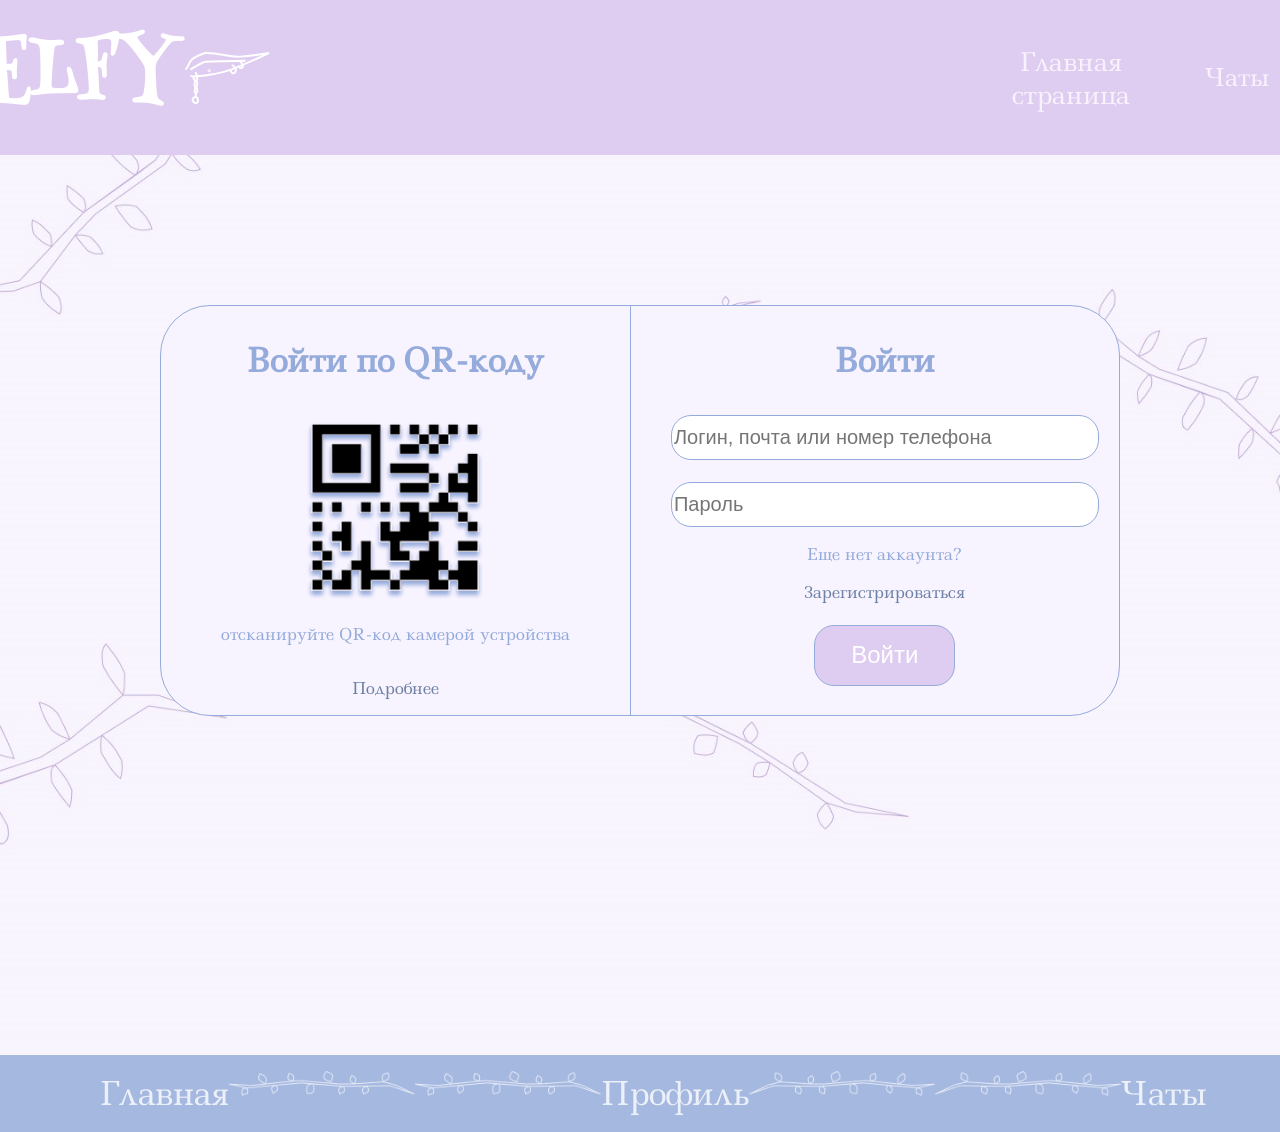
==== commit e3717f35: "надо закоммитить" ====
--- a/index.html
+++ b/index.html
@@ -1,5 +1,6 @@
 <!DOCTYPE html>
 <html lang="en">
+
 <head>
     <meta charset="UTF-8">
     <meta name="viewport" content="width=device-width, initial-scale=1.0">
@@ -8,12 +9,16 @@
     <link href="https://fonts.googleapis.com/css2?family=Ledger&display=swap" rel="stylesheet">
     <link href="https://fonts.googleapis.com/css2?family=Henny+Penny&display=swap" rel="stylesheet">
 </head>
+
 <body>
     <header>
         <nav>
-            <ul>
+            <div class="logo">
                 <h3>ELFY</h3>
                 <img src="./img/logo.svg" alt="" width="86px" height="52px">
+            </div>
+            <ul>
+
                 <li><a class="nav-link active" href="">Главная страница</a></li>
                 <li><a class="nav-link" href="">Чаты</a></li>
                 <li><a class="nav-link" href="">Профиль</a></li>
@@ -24,7 +29,7 @@
         </nav>
     </header>
 
-    <main class="main">
+    <main>
         <section>
             <div class="forma">
                 <div class="qrcode">
@@ -44,7 +49,7 @@
             </div>
         </section>
     </main>
-        
+
     <footer>
         <nav class="footer">
             <ul>
@@ -59,4 +64,5 @@
         </nav>
     </footer>
 </body>
+
 </html>
--- a/css/style.css
+++ b/css/style.css
@@ -1,106 +1,117 @@
-body{
+body {
     padding: 0;
     margin: 0;
     font-family: 'Ledger', serif;
     background-color: #F8F4FF;
 }
-#body-profile{
+
+#bodyprofile {
+    display: flex;
+    flex-direction: column;
+    min-height: 100vh;
+    margin: 0;
     background-color: #F8F4FF;
-    width: 100%;
-    height: 100%;
-    margin:0;
-}
-#body-chats{
-    background-color: #F8F4FF;
-    width: 100%;
-    height: 100%;
-    margin:0;
-}
-header{
-    width: 100%;
-    /* height: auto; */
+}
+
+header {
+    width: 100%;
     height: 155px;
     background: #DFCCF1;
-    /* display: flex;
-    align-items: center; */
-}
-header>nav{
+    display: flex;
+    align-items: center; 
+}
+
+.logo {
+    width: 20%;
+    display: flex;
+    justify-content: center;
+    align-items: center;
+    gap: 10px;
+    margin-right: 100px;
+    font-family: 'Henny Penny';
+    color: #FFFFFF;
+    font-size: 64px;
+    /* background: rgb(223, 204, 241); */
+}
+
+
+header>nav {
+    display: flex;
+    align-items: center;
     width: 100%;
     height: auto;
-}
-header>nav > ul{
-    display: flex; /*элементы в теге в линию*/
-    gap: 50px; /*отступ в контейнере*/
+    box-sizing: border-box;
+    /* background: rgb(223, 204, 241); */
+}
+
+header>nav>ul {
+    display: flex;
+    gap: 70px;
     margin: 0;
     padding: 0;
     justify-content: center;
     text-align: center;
-}
-header>nav > ul >li{
+    align-items: center;
+    margin-left: 650px;
+}
+
+header>nav>ul>li {
+    width: auto;
+    height: auto;
     list-style-type: none;
 }
-header>nav > ul>h3{
-    box-sizing: border-box;
-
-    position: absolute;
-    width: 161px;
-    height: 77.5px;
-    left: 48px;
-    
-
-    font-family: 'Henny Penny';
-    font-style: normal;
-    font-weight: 400;
-    font-size: 64px;
-    line-height: 113px;
-    display: flex;
-    align-items: center;
-
-    color: #FFFFFF;
-
-}
-header>nav>ul>img{
+
+}
+
+header>nav>ul>img {
     position: absolute;
     width: 86px;
     height: 52px;
     left: 217px;
     top: 51px;
-    /* display: flex;
-    align-items: center; */
-}
+}
+
 #account {
-    position: absolute;
     width: 70px;
     height: 70px;
     left: 91.4%;
     top: 42px;
     filter: invert(100%);
 }
-header>nav > ul >li>a{
-    color: rgba(255, 255, 255, 0.75);/*изменить цвет текста*/
+
+nav ul li {
+    min-width: 100px;
+    min-height: 20px;
+}
+
+header>nav>ul>li>a {
+    color: rgba(255, 255, 255, 0.75);
     font-size: 25px;
     display: flex;
-    /* justify-content: center; */
     text-align: center;
-}
-header>nav > ul >li>a.nav-link.active{
-    color: rgba(255, 255, 255, 0.75);/*изменить цвет текста*/
-    text-decoration: none;/*убирает подчеркивания*/
-    transition: all 0,3s ease; /*плавност при изменении*/
+    width: auto;
+}
+
+header>nav>ul>li>a.nav-link.active {
+    color: rgba(255, 255, 255, 0.75);
+    text-decoration: none;
+    transition: all 0, 3s ease;
     font-size: 25px;
 }
-header>nav > ul >li>a.nav-link{
-    color: rgb(255, 255, 255);/*изменить цвет текста*/
-    text-decoration: none;/*убирает подчеркивания*/
-    transition: all 0,3s ease; /*плавност при изменении*/
+
+header>nav>ul>li>a.nav-link {
+    color: rgb(255, 255, 255);
+    text-decoration: none;
+    transition: all 0, 3s ease;
     font-size: 25px;
 }
-header>nav > ul >li>a.nav-link:hover{
+
+header>nav>ul>li>a.nav-link:hover {
     color: rgba(177, 141, 210, 0.75);
-    transition: transform 0.25s ease forwards; /*плавност при изменении*/
-}
-header > nav > ul > li > a.nav-link {
-    position: absolute;
+    transition: transform 0.25s ease forwards;
+}
+
+header>nav>ul>li>a.nav-link {
     top: 61px;
     height: 22px;
     font-family: 'Ledger', serif;
@@ -114,53 +125,37 @@
     text-decoration: none;
     transition: all 0.3s ease;
 }
-header > nav > ul > li:nth-child(3) > a.nav-link {  /* Главная страница */
-    left: 55%;
-    width: 13.64%;
-}
-header > nav > ul > li:nth-child(4) > a.nav-link {  /* Чаты */
-    left: 70%;
-    width: 9%;
-}
-header > nav > ul > li:nth-child(5) > a.nav-link {  /* Профиль */
-    left: 77%;
-    width: 8.54%;
-}
-#main-profile{
-    width: 100%;
-    height: 100%;
-    display: flex;
-    justify-content: center;
-    padding: 75px 0;
-}
-#main-chats{
-    width: 100%;
-    height: 100%;
-    display: flex;
-    justify-content: center;
-    padding: 75px 0;
-}
-
-.main{
-    width: 100%;
-    min-height: 100vh;          /* гарантирует, что фон покроет всю высоту экрана */
+
+
+main {
+    width: 100%;
+    min-height: 100vh;
     height: auto;
     overflow-x: hidden;
     background-image: url("../img/fon.jpg");
     background-repeat: no-repeat;
-    background-position: center center;   /* центрирование изображения */
-    background-size: cover;               /* масштабирует картинку, покрывая всю область без искажений */
-    background-attachment: scroll;        /* стандартное поведение (можно заменить на fixed для параллакс-эффекта) */
-    background-color: #f0f0f0;  
-}
-
-.main-lenta{
-    width: 100%;
-   
+    background-position: center center;
+    background-size: cover;
+    background-attachment: scroll;
+    background-color: #f0f0f0;
+}
+
+#mainprofile {
+    flex: 1;
+    width: 100%;
+    max-width: 1200px;
+    margin: 0 auto;
+    padding: 20px;
+    box-sizing: border-box;
+}
+
+.main-lenta {
+    width: 100%;
+
 }
 
 /* Страница Входа */
-.forma{
+.forma {
     width: 75%;
     height: 80%;
     display: flex;
@@ -172,39 +167,49 @@
     margin: auto;
     color: #95ABDB;
     margin-top: 150px;
-}
-.qrcode{
+    margin-bottom: 150px;
+    background-color: #F8F4FF;
+}
+
+.qrcode {
     width: 50%;
     display: flex;
     flex-direction: column;
     align-items: center;
     border-right: 1px solid #95ABDB;
 }
-#podrobnee{
+
+#podrobnee {
     color: #6F81A6;
 }
-.qrcode>img{
+
+.qrcode>img {
     width: 192px;
     height: 192px;
 }
-.qrcode>h3{
+
+.qrcode>h3 {
     font-size: 32px;
 }
-.qrcode>p{
+
+.qrcode>p {
     font-size: 16px;
 }
-.start{
+
+.start {
     width: 50%;
     height: auto;
     display: flex;
     flex-direction: column;
     align-items: center;
 }
-.start>a{
+
+.start>a {
     color: #6F81A6;
     text-decoration: none;
 }
-.start>button{
+
+.start>button {
     color: #FFFFFF;
     background-color: #DFCCF1;
     border-radius: 20px;
@@ -213,17 +218,21 @@
     font-size: 24px;
     border: 1px solid #95ABDB;
 }
-.start>button:hover{
+
+.start>button:hover {
     color: #ffffff;
     background-color: #b5a4c5;
 }
-.start>h3{
+
+.start>h3 {
     font-size: 32px;
 }
-.start>p{
+
+.start>p {
     font-size: 16px;
 }
-.start>input{
+
+.start>input {
     border-radius: 20px;
     width: 90%;
     height: 10%;
@@ -233,7 +242,7 @@
 }
 
 
-#vector17{
+#vector17 {
     position: absolute;
     left: 87.5%;
     top: 70%;
@@ -243,7 +252,7 @@
 
 
 /* Регистрация */
-.formaForRegistration{
+.formaForRegistration {
     width: 38%;
     height: 70%;
     display: flex;
@@ -254,13 +263,18 @@
     border-radius: 20px;
     margin: auto;
     color: #95ABDB;
-}
-.registr>h3{
+    background-color: #F8F4FF;
+    margin-top: 150px;
+    margin-bottom: 150px;
+}
+
+.registr>h3 {
     font-size: 32px;
     display: flex;
     justify-content: center;
 }
-.registr>form{
+
+.registr>form {
     width: 100%;
     display: flex;
     flex-direction: column;
@@ -268,7 +282,8 @@
     font-size: 20px;
     gap: 20px;
 }
-.registr>form>input{
+
+.registr>form>input {
     border-radius: 20px;
     width: 100%;
     height: 54px;
@@ -276,10 +291,12 @@
     border: 1px solid #95ABDB;
     color: #948D8D;
 }
-.registr>form>p{
+
+.registr>form>p {
     margin: 0;
 }
-#butn{
+
+#butn {
     color: #FFFFFF;
     background-color: #DFCCF1;
     border-radius: 20px;
@@ -291,7 +308,8 @@
     justify-content: center;
     margin: 20px 0px;
 }
-#butn:hover{
+
+#butn:hover {
     color: #ffffff;
     background-color: #b5a4c5;
 }
@@ -299,7 +317,7 @@
 
 
 /* Лента */
-.lenta{
+.lenta {
     width: 90%;
     height: auto;
     flex-direction: column;
@@ -311,8 +329,10 @@
     border-radius: 20px;
     margin: auto;
     margin-top: 50px;
-}
-.stroka1{
+    margin-bottom: 50px;
+}
+
+.stroka1 {
     width: 100%;
     height: auto;
     flex-direction: row;
@@ -324,7 +344,8 @@
     border-radius: 20px;
     margin: auto;
 }
-.stroka3{
+
+.stroka3 {
     width: 100%;
     height: auto;
     flex-direction: row;
@@ -336,7 +357,8 @@
     border-radius: 20px;
     margin: auto;
 }
-#img{
+
+#img {
     /* margin-right:15px; */
     flex-direction: row;
     align-items: center;
@@ -349,7 +371,8 @@
     box-shadow: 0px 4px 4px #6B587C;
     border-radius: 20px;
 }
-#img2{
+
+#img2 {
     /* margin-right:15px; */
     flex-direction: row;
     align-items: center;
@@ -362,7 +385,8 @@
     box-shadow: 0px 4px 4px #6B587C;
     border-radius: 20px;
 }
-#img3{
+
+#img3 {
     flex-direction: row;
     align-items: center;
     padding: 10px;
@@ -374,7 +398,8 @@
     box-shadow: 0px 4px 4px #6B587C;
     border-radius: 20px;
 }
-#img6{
+
+#img6 {
     /* margin-right:15px; */
     flex-direction: row;
     align-items: center;
@@ -387,7 +412,8 @@
     box-shadow: 0px 4px 4px #6B587C;
     border-radius: 20px;
 }
-#img7{
+
+#img7 {
     /* margin-right: 15px; */
     flex-direction: row;
     align-items: center;
@@ -400,7 +426,8 @@
     box-shadow: 0px 4px 4px #6B587C;
     border-radius: 20px;
 }
-#img8{
+
+#img8 {
     /* flex-direction: row; */
     /* align-items: center; */
     padding: 10px;
@@ -412,7 +439,8 @@
     box-shadow: 0px 4px 4px #6B587C;
     border-radius: 20px;
 }
-.stroka2{
+
+.stroka2 {
     width: 100%;
     height: auto;
     flex-direction: row;
@@ -424,7 +452,8 @@
     border-radius: 20px;
     margin: auto;
 }
-.stroka2>.stroka21{
+
+.stroka2>.stroka21 {
     background: #C7B5D8;
     border: 1px solid #6B587C;
     box-shadow: 0px 4px 4px #6B587C;
@@ -432,30 +461,34 @@
     width: 541px;
     height: 400px;
 }
-.stroka2>.stroka21>p{
+
+.stroka2>.stroka21>p {
     font-weight: 400;
     font-size: 20px;
     color: #B18DD2;
     margin: 0px 15px;
     padding: 0px;
 }
-.stroka2>.stroka21>#author{
+
+.stroka2>.stroka21>#author {
     font-size: 15px;
     color: #AAA4AF;
     margin: -23px 10px;
     /* padding: 5px; */
     text-align: right;
 }
-#img4{
+
+#img4 {
     /* flex-direction: row; */
     /* align-items: ; */
     padding: 10px;
     gap: 10px;
     width: 521px;
     height: 285px;
-    
-}
-.stroka2>.stroka22{
+
+}
+
+.stroka2>.stroka22 {
     background: #C7B5D8;
     border: 1px solid #6B587C;
     box-shadow: 0px 4px 4px #6B587C;
@@ -463,31 +496,49 @@
     width: 541px;
     height: 400px;
 }
-.stroka2>.stroka22>p{
+
+.stroka2>.stroka22>p {
     font-weight: 400;
     font-size: 20px;
     color: #B18DD2;
     margin: 0px 15px;
     padding: 0px;
 }
-.stroka2>.stroka22>#author{
+
+.stroka2>.stroka22>#author {
     font-size: 15px;
     color: #AAA4AF;
     margin: -23px 10px;
     /* padding: 5px; */
     text-align: right;
 }
-#img5{
+
+#img5 {
     /* flex-direction: row; */
     /* align-items: ; */
     padding: 10px;
     gap: 10px;
     width: 521px;
     height: 285px;
-    
-}
-
-footer{
+
+}
+
+#body-chats {
+    background-color: #F8F4FF;
+    width: 100%;
+    height: 100%;
+    margin: 0;
+}
+
+#main-chats {
+    width: 100%;
+    height: 100%;
+    display: flex;
+    justify-content: center;
+    padding: 75px 0;
+}
+
+footer {
     width: 100%;
     height: 10%;
     background-color: #A5B8E0;
@@ -495,558 +546,488 @@
     align-items: center;
     justify-content: center;
 }
-.footer > ul{
-    display: flex;
-    justify-content: center;
-}
-.footer > ul > li{
+
+.footer>ul {
+    display: flex;
+    justify-content: center;
+}
+
+.footer>ul>li {
     list-style-type: none;
 }
-.footer > ul > li > a{
+
+.footer>ul>li>a {
     color: rgba(255, 255, 255, 0.783);
     text-decoration: none;
     transition: all 0.3s ease;
     font-size: 32px;
 }
-.footer > ul > li > a:hover{
+
+.footer>ul>li>a:hover {
     color: rgb(255, 255, 255);
 }
-.vetka{
-   width: 15%;
-   height: 29%; 
-}
-.container{
-    width: 92%;
-    height: 73%;
-    display: flex;
-    justify-content: center;
-    flex-direction: column;
-    align-items: center;
-    gap: 23px;
-}
-.pervaya-stroka{
-    width: 100%;
-    height: 44%;
-    display: flex;
-    flex-direction: row;
-    gap: 57px;
-    align-items: flex-start;
-}
-.avatar{
-    width: 31%;
-    height: 100%;
-    display: flex;
-    justify-content: right;
-    position: relative;
-}
-.avatar-column{
-    display: flex;
-    width: 74%;
-    height: 92%;
-    justify-content: center;
-    align-items: center;
-    flex-direction: column;
-    gap: 13px;
-}
-.photouser{
+
+.vetka {
+    width: 15%;
+    height: 29%;
+}
+
+.photouser {
     border: 1px solid #B18DD2;
-    width: 100%;
-    height: 85%;
+    width: 300px;
+    height: 400px;
     display: flex;
     justify-content: center;
     align-items: center;
     border-radius: 20px;
     background-color: white;
     box-shadow: 0px 0px 10px rgba(0, 0, 0, 0.250);
-    padding:  3% 3%;
+    position: absolute;
+    top: 248px;
+    left: 163px;
     z-index: 1;
-}
-
-#elf{
-    width: 100%;
-    height: 100%;
-}
-
-.hat{
-    width: 36%;
-    height: 36%;
+
+}
+
+#elf {
+    width: 290px;
+    height: 390px;
+}
+
+.hat {
+    position: absolute;
+    top: 230px;
+    left: 65px;
     z-index: 2;
-    display: flex;
-    justify-content: left;
-    position: absolute;
-    top: -3%;
-    right: 64%;
-}
-
-#hat{
-    width: 100%;
-    height: 100%;
-}
-
-.nameuser{
-    display: flex;
-    width: 65%;
-    height: 12%;
-    flex-direction: column;
-    justify-content: center;
-    gap: 14px;
-}
-.nameuser > p{
+}
+
+#hat {
+    width: 141px;
+    height: 178px;
+}
+
+.nameuser {
+    display: flex;
+    width: 183px;
+    height: 58px;
+    flex-direction: column;
+    gap: 0px;
+    padding: 0;
+    justify-content: center;
+    position: absolute;
+    top: 650px;
+    left: 218px;
+}
+
+#fio {
     font-size: 24px;
     color: #B18DD2;
     text-align: center;
-    padding: 0;
-    margin:0;
-}
-.info{
+    margin-top: 22px;
+    margin-bottom: 3px;
+    padding: 0px;
+}
+
+#login {
+    font-size: 24px;
+    color: #b18dd2c0;
+    text-align: center;
+    padding: 0px;
+    margin: 0px;
+}
+
+.info {
     border: 1px solid #B18DD2;
-    width: 64%;
-    height: 88%;
+    width: 631px;
+    height: 570px;
     display: flex;
     justify-content: left;
     flex-direction: column;
+    position: absolute;
+    top: 248px;
+    left: 500px;
     border-radius: 20px;
     box-shadow: 0 0 10px rgba(0, 0, 0, 0.250);
-    padding-left: 2.5%;
-    padding-top: 2.5%;
-    padding-right: 2.5%;
-    gap: 19px;
-}
-.info > p{
+}
+
+.info>p {
     font-size: 24px;
     color: #B18DD2;
     text-align: left;
-    padding: 0;
-    margin: 0;
-}
-.o-sebe{
+    margin-left: 28px;
+}
+
+.o-sebe {
     border: 1px solid #B18DD2;
     width: 91%;
-    height: 20%;
-    display: flex;
-    justify-content: flex-start;
-    border-radius: 20px;
+    height: 150px;
+    display: flex;
+    justify-content: left;
+    margin-left: 28px;
+    border-radius: 10px;
     background-color: white;
 }
-.o-sebe > p{
+
+.o-sebe>p {
     font-size: 20px;
     color: #b18dd2b1;
     text-align: left;
-    padding: 21px 23px;
-    margin-bottom: 22px;
-    margin-top: 0;
-}
-.osnovnaya-info{
-    width: 91%;
-    height: 6%;
-    display: flex;
-    flex-direction: row;
-    gap: 125px;
-    align-items: center;
-}
-.dr{
-   display: flex;
-   flex-direction: row;
-   gap: 10px;
-}
-.zagolovok{
-   font-size: 24px;
-   color: #B18DD2;
-   text-align: left;
-   padding: 0;
-   margin: 0;
-}
-.znachenie{
-   font-size: 20px;
-   color: #b18dd29e;
-   text-align: left;
-   padding: 3px 0;
-   margin: 0;
-}
-.city{
-   display: flex;
-   flex-direction: row; 
-   gap: 10px;
-}
-.statistika{
-    width: 102%;
-    height: 38%;
+    margin-left: 23px;
+}
+
+.osnovnaya-info {
+    display: flex;
+    flex-direction: row;
+    gap: 40px;
+}
+
+.dr {
+    display: flex;
+    flex-direction: row;
+}
+
+.zagolovok {
+    font-size: 24px;
+    color: #B18DD2;
+    text-align: left;
+    margin-left: 28px;
+}
+
+.znachenie {
+    font-size: 20px;
+    color: #b18dd29e;
+    text-align: left;
+    margin-left: 3px;
+    padding-top: 8px;
+}
+
+.city {
+    display: flex;
+    flex-direction: row;
+}
+
+#statistika {
+    width: 670px;
+    height: 157px;
     z-index: 3;
-    position: relative;
-}
-.statistika > img{
-    width: 100%;
-    height: 100%;
-}
-
-.numbers{
-    width: 100%;
-    height: 8%;
-    display: flex;
-    flex-direction: row; 
-    justify-content: center;
-    gap: 26%;
-    position: absolute;
-    top: 10%;
-    left: 3%;
+    position: absolute;
+    top: 300px;
+    right: -10px;
+}
+
+.numbers {
+    display: flex;
+    flex-direction: row;
+    gap: 60px;
     z-index: 4;
-}
-.numbers > p{
-   font-size: 35px;
-   color: #b18dd2;
-   text-align: center;
-   text-shadow: 0 3px 5px rgba(0, 0, 0, 0.250);
-   margin: 0;
-}
-.poyasnenie{
-    width: 100%;
-    height: 8%;
-    display: flex;
-    flex-direction: row; 
-    justify-content: center;
-    gap: 23%;
-    position: absolute;
-    top: 30%;
+    position: absolute;
+    top: 280px;
+    left: 0px;
+}
+
+.numbers>p {
+    font-size: 40px;
+    color: #b18dd2;
+    text-align: center;
+    text-shadow: 0 3px 5px rgba(0, 0, 0, 0.250);
+    margin-left: 100px;
+    margin-bottom: 20px;
+}
+
+.poyasnenie {
+    display: flex;
+    flex-direction: row;
+    gap: 80px;
     z-index: 4;
-}
-.poyasnenie > p{
-   font-size: 20px;
-   color: #b18dd2;
-   text-align: center;
-   margin: 0;
-}
-.niz{
-    width: 91%;
-    height: 20%;
-    display: flex;
-    flex-direction: row; 
-    align-items: center;
-    padding-bottom: 6%;
-    gap: 10px;
-}
-.podrobnee{
-    width: 100%;
-    height: 100%;
-    display: flex;
-    flex-direction: row; 
-    align-items: baseline;
-    justify-content: left;
-    gap: 5px;
-}
-.podrobnee > p{
-   font-size: 20px;
-   color: #b18dd2bd;
-   margin: 0;
-   padding: 0;
-}
-.podrobnee > img{
-   width: 3%;
-   height: auto;
-}
-.update{
-    width: 100%;
-    height: 100%;
-    display: flex;
-    flex-direction: row; 
-    align-items: center;
-    justify-content: right;
-}
-.update > button{
-   color: rgba(255, 255, 255, 0.874);
-   background-color: #B18DD2;
-   border-radius: 10px;
-   border-style: none;
-   padding: 5px 26px;
-   font-size: 20px;
-   font-family: inherit;
-   transform: scale(1);
-   transition: transform 0.3s ease;
-}
-.update > button:hover{
-   transform: scale(1.1);
-   cursor: pointer;
-}
-.vtoraya-stroka{
-    width: 100%;
-    height: 56%;
-    display: flex;
-    justify-content: right;
-    flex-direction: row;
-    gap: 34px;
-}
-.pervaya-column{
-    width: 31%;
-    height: 100%;
-    display: flex;
-    flex-direction: column;
-    gap: 17px;
-}
-.friends{
+    position: absolute;
+    top: 335px;
+    left: 0px;
+}
+
+.poyasnenie>p {
+    font-size: 22px;
+    color: #b18dd2;
+    text-align: center;
+    margin-left: 70px;
+    margin-bottom: 20px;
+}
+
+.niz {
+    display: flex;
+    flex-direction: row;
+    gap: 80px;
+    z-index: 4;
+    position: absolute;
+    top: 370px;
+    left: 0px;
+}
+
+.niz>p {
+    display: flex;
+    flex-direction: row;
+    z-index: 4;
+    font-size: 20px;
+    color: #b18dd2bd;
+    position: absolute;
+    top: 130px;
+    left: 30px;
+}
+
+.niz>img {
+    width: 12px;
+    height: 13px;
+    position: absolute;
+    top: 157px;
+    left: 130px;
+}
+
+.niz>button {
+    color: rgba(255, 255, 255, 0.874);
+    background-color: #B18DD2;
+    border-radius: 10px;
+    border-style: none;
+    position: absolute;
+    padding: 10px 20px;
+    font-size: 20px;
+    font-family: inherit;
+    position: absolute;
+    top: 140px;
+    left: 435px;
+    transform: scale(1);
+    transition: transform 0.3s ease;
+}
+
+.niz>button:hover {
+    transform: scale(1.1);
+    cursor: pointer;
+}
+
+.pervaya-column {
+    display: flex;
+    flex-direction: column;
+}
+
+.friends {
     border: 1px solid #95ABDB;
     background-color: white;
-    width: 100%;
-    height: 40%;
-    display: flex;
-    align-items: center;
-    flex-direction: column;
-    border-radius: 20px;
-}
-.shapka{
-    width: 100%;
-    height: 15%;
-    display: flex;
-    flex-direction: row;
+    width: 300px;
+    height: 219px;
+    display: flex;
     justify-content: left;
-    align-items: center;
-    gap: 7px;
-}
-.zagolovok1{
-   font-size: 24px;
-   color: #95ABDB;
-   text-align: left;
-   padding-left: 9%;
-   padding-top: 9%;
-   padding-bottom: 12%;
-   margin: 0;
-}
-.znachenie1{
-   font-size: 24px;
-   color: #95abdbc5;
-   text-align: left;
-   padding-top: 9%;
-   padding-bottom: 12%;
-   margin: 0;
-}
-.stroka-avatar{
-    width: 100%;
-    height: 41%;
-    display: flex;
-    justify-content: center;
-}
-.avatars{
-    width: 75%;
-    height: 100%;
-    display: flex;
-    flex-direction: row;
-    align-items: center;
-    justify-content: center;
-    gap: 7%;
-}
-.avatars > img{
-    width: 33%;
-    height: 100%;
-}
-.niz2{
-    width: 100%;
-    height: 15%;
-    display: flex;
-    flex-direction: row; 
-    justify-content: left;
-    align-items: center;
+    position: absolute;
+    top: 750px;
+    left: 163px;
+    border-radius: 20px;
+}
+
+.shapka {
+    display: flex;
+    flex-direction: row;
     gap: 5px;
 }
-.niz2 > p{
-    padding-left: 3%;
-    padding-bottom: 5%;
-    padding-top: 13%;
-    font-size: 20px;
+
+.zagolovok1 {
+    font-size: 24px;
     color: #95ABDB;
-    margin: 0;
-}
-.niz2 > img{
-    width: 3%;
-    height: 100%;
-    padding-bottom: 5%;
-    padding-top: 13%;
-}
-.new-post{
+    text-align: left;
+    margin-left: 28px;
+}
+
+.znachenie1 {
+    font-size: 24px;
+    color: #95abdbc5;
+    text-align: left;
+    margin-left: 3px;
+}
+
+.avatars {
+    display: flex;
+    flex-direction: row;
+    align-items: center;
+    gap: 10px;
+    position: absolute;
+    top: 80px;
+    left: 37px;
+}
+
+.avatars>img {
+    width: 70px;
+    height: 68px;
+}
+
+.niz2 {
+    display: flex;
+    flex-direction: row;
+    z-index: 4;
+    font-size: 20px;
+    color: #95ABDB;
+    position: absolute;
+    top: 157px;
+    left: 15px;
+}
+
+.niz2>img {
+    width: 12px;
+    height: 13px;
+    position: absolute;
+    top: 27px;
+    left: 100px;
+}
+
+.new-post {
     border: 1px solid #95ABDB;
     background-color: white;
-    width: 100%;
-    height: 59%;
-    display: flex;
-    flex-direction: column;
+    width: 300px;
+    height: 407px;
+    display: flex;
     justify-content: left;
-    border-radius: 20px;
-}
-.shapka1{
-    display: flex;
-    flex-direction: column;
-}
-.zagolovok2{
-   font-size: 24px;
-   color: #95ABDB;
-   text-align: left;
-   padding-left: 9%;
-   padding-top: 9%;
-   padding-bottom: 4%;
-   margin: 0;
-}
-.znachenie2{
-   font-size: 20px;
-   color: #95abdbc5;
-   text-align: left;
-   padding-left: 9%;
-   padding-bottom: 44%;
-   margin: 0;
-}
-
-.niz3{
-    width: 100%;
-    height: 10%;
-    display: flex;
-    align-items: center;
-    flex-direction: row;
-    padding: 7% 5%;
-    gap: 36px;
-}
-.niz-icons{
-    width: 39%;
-    height: 100%;
-    display: flex;
-    justify-content: left;
-    align-items: center;
-    flex-direction: row;
-    gap: 25px;
-}
-#camera{
-    width: 24%;
-    height: 90%;
-}
-#music{
-    width: 16%;
-    height: 85%;
-}
-#screpka{
-    width: 15%;
-    height: 97%;
-}
-.opublicovat{
-   width: 40%;
-   height: 100%;
-   display: flex;
-   justify-content: right;
-   align-items: center;
-}
-.opublicovat > button{
-   color: rgba(255, 255, 255, 0.874);
-   background-color: #95ABDB;
-   border-radius: 10px;
-   border-style: none;
-   position: absolute;
-   padding: 6px 15px;
-   font-size: 18px;
-   font-family: inherit;
-   transform: scale(1);
-   transition: transform 0.3s ease;
-}
-.opublicovat > button:hover{
-   transform: scale(1.1);
-   cursor: pointer;
-}
-.vtoraya-column{
+    position: absolute;
+    top: 1005px;
+    left: 163px;
+    border-radius: 20px;
+}
+
+.zagolovok2 {
+    font-size: 24px;
+    color: #95ABDB;
+    text-align: left;
+    margin-left: 28px;
+    margin-bottom: 0px;
+}
+
+.znachenie2 {
+    font-size: 20px;
+    color: #95abdbc5;
+    text-align: left;
+    margin-left: 28px;
+    margin-top: 10px;
+}
+
+.shapka1 {
+    display: flex;
+    flex-direction: column;
+    gap: 0px;
+}
+
+.niz3 {
+    display: flex;
+    flex-direction: row;
+    gap: 10px;
+    position: absolute;
+    top: 360px;
+    left: 25px;
+}
+
+.niz3>img {
+    width: 26px;
+    height: 22px;
+}
+
+.niz3>button {
+    color: rgba(255, 255, 255, 0.874);
+    background-color: #95ABDB;
+    border-radius: 10px;
+    border-style: none;
+    position: absolute;
+    padding: 8px 18px;
+    font-size: 18px;
+    font-family: inherit;
+    position: absolute;
+    top: -8px;
+    left: 120px;
+    transform: scale(1);
+    transition: transform 0.3s ease;
+}
+
+.niz3>button:hover {
+    transform: scale(1.1);
+    cursor: pointer;
+}
+
+.vtoraya-column {
     display: flex;
     flex-direction: column;
     border: 1px solid #B18DD2;
     background-color: white;
-    width: 60%;
-    height: 100%;
+    width: 631px;
+    height: 563px;
     justify-content: left;
-    align-items: center;
-    border-radius: 20px;
-    padding-top: 2.5%;
-    padding-bottom: 2%;
-}
-.shapka2{
-    width: 95%;
-    height: 4%;
-    display: flex;
-    flex-direction: row;
-    align-items: center;
-    margin-bottom: 24px;
+    position: absolute;
+    top: 850px;
+    left: 500px;
+    border-radius: 20px;
+}
+
+.shapka2 {
+    display: flex;
+    flex-direction: row;
     gap: 5px;
 }
-.zagolovok-photo{
-   font-size: 24px;
-   color: #B18DD2;
-   text-align: left;
-   padding-left: 3%;
-   margin: 0;
-}
-.znachenie3{
-   font-size: 24px;
-   color: #b18dd29e;
-   text-align: left;
-   margin: 0;
-}
-.otdel-photo{
-    width: 100%;
-    height: 81%;
-    display: flex;
-    flex-direction: column;
-    align-items: center;
-    gap: 12px;
-}
-.photo-1{
-    display: flex;
-    flex-direction: row;
-    justify-content: center;
-    width: 95%;
-    height: 53%;
-    gap: 19px;
-}
-#photo1{
-    width: 23%;
-    height: 100%;
-}
-#photo2{
-    width: 31%;
-    height: 100%;
-}
-#photo3{
-    width: 41%;
-    height: 100%;
-}
-.photo-2{
-    display: flex;
-    flex-direction: row;
-    justify-content: center;
-    width: 95%;
-    height: 45%;
-    gap: 19px;
-}
-
-#photo4{
-    width: 23%;
-    height: 100%;
-}
-#photo5{
-    width: 74%;
-    height: 100%;
-}
-
-.niz4{
-    width: 100%;
-    height: 4%;
-    display: flex;
-    flex-direction: row;
-    align-items: center;
-    gap: 5px;
-    padding-top: 2%;
-}
-.niz4 > img{
-    width: 1.5%;
-    height: 100%;
-}
-.niz4 > p{
-   display: flex;
-   flex-direction: row; 
-   font-size: 20px;
-   color: #95ABDB;
-   margin: 0;
-   padding-left: 3%;
-}
-.chats{
+
+.znachenie3 {
+    font-size: 24px;
+    color: #b18dd29e;
+    text-align: left;
+    margin-left: 3px;
+}
+
+.photo-1 {
+    display: flex;
+    flex-direction: row;
+    position: absolute;
+    left: 30px;
+    gap: 20px;
+    top: 70px;
+}
+
+.photo-1>img {
+    width: auto;
+    height: 230px;
+}
+
+.photo-2 {
+    display: flex;
+    flex-direction: row;
+    position: absolute;
+    left: 30px;
+    gap: 20px;
+    top: 320px;
+}
+
+.photo-2>img {
+    width: auto;
+    height: 195px;
+}
+
+.niz4 {
+    display: flex;
+    flex-direction: row;
+    gap: 10px;
+    position: absolute;
+    top: 350px;
+    left: 25px;
+}
+
+.niz4>img {
+    width: 10px;
+    height: 9px;
+    position: absolute;
+    top: 184px;
+    left: 100px;
+}
+
+.niz4>p {
+    display: flex;
+    flex-direction: row;
+    z-index: 4;
+    font-size: 20px;
+    color: #95ABDB;
+    position: absolute;
+    top: 155px;
+    left: 0px;
+}
+
+.chats {
     display: flex;
     flex-direction: column;
     border: 1px solid #95ABDB;
@@ -1056,21 +1037,22 @@
     border-radius: 20px;
 }
 
-.zagolovok3{
-   font-size: 24px;
-   color: #95ABDB;
-   text-align: left;
-   margin-left: 40px;
-}
-
-.shapka3{
+.zagolovok3 {
+    font-size: 24px;
+    color: #95ABDB;
+    text-align: left;
+    margin-left: 40px;
+}
+
+.shapka3 {
     width: 100%;
     height: 10%;
     display: flex;
     flex-direction: row;
     align-items: center;
 }
-.elements{
+
+.elements {
     width: 100%;
     height: 10%;
     display: flex;
@@ -1080,20 +1062,23 @@
     padding-right: 40px;
     gap: 20px;
 }
-.elements> img{
+
+.elements>img {
     display: flex;
     flex-direction: row;
     width: 3%;
     height: 54%;
 }
-.first-stroka{
+
+.first-stroka {
     display: flex;
     flex-direction: row;
     gap: 21px;
     justify-content: center;
     padding-bottom: 41px;
 }
-.first-column{
+
+.first-column {
     width: 21%;
     height: 90%;
     display: flex;
@@ -1101,7 +1086,8 @@
     justify-content: center;
     gap: 25px;
 }
-.messages{
+
+.messages {
     display: flex;
     flex-direction: column;
     border-style: none;
@@ -1111,16 +1097,18 @@
     justify-content: center;
     border-radius: 20px;
 }
-.messages > p{
+
+.messages>p {
     color: rgba(255, 255, 255, 0.733);
     font-size: 20px;
     padding-left: 10px;
 }
-.messages > .vse{
-    color: rgb(255, 255, 255); 
-}
-
-.calls{
+
+.messages>.vse {
+    color: rgb(255, 255, 255);
+}
+
+.calls {
     display: flex;
     flex-direction: column;
     border-style: none;
@@ -1130,20 +1118,23 @@
     justify-content: center;
     border-radius: 20px;
 }
-.calls > p{
+
+.calls>p {
     font-size: 20px;
     color: rgb(255, 255, 255);
     padding: 0px 10px;
     margin-bottom: 0;
 }
-.spisok{
+
+.spisok {
     width: 100%;
     height: 83%;
     display: flex;
     flex-direction: column;
     justify-content: left;
 }
-.recently{
+
+.recently {
     width: 100%;
     height: 1%;
     display: flex;
@@ -1152,18 +1143,21 @@
     align-items: center;
     justify-content: left;
 }
-.recently > p{
+
+.recently>p {
     font-size: 18px;
     color: rgba(255, 255, 255, 0.735);
     margin: 10px;
     margin-left: 20px;
     margin-right: 0;
 }
-.recently > img{
+
+.recently>img {
     width: 9%;
     height: 88%;
 }
-.second-column{
+
+.second-column {
     width: 71%;
     height: 90%;
     display: flex;
@@ -1172,7 +1166,8 @@
     align-items: center;
     gap: 18px;
 }
-.poisk{
+
+.poisk {
     display: flex;
     flex-direction: row;
     border-style: none;
@@ -1183,23 +1178,27 @@
     border-radius: 20px;
     align-items: center;
 }
-.elements1{
+
+.elements1 {
     margin-left: 40px;
     display: flex;
     flex-direction: row;
     gap: 10px;
     align-items: center;
 }
-.elements1 > img{
+
+.elements1>img {
     width: 12%;
     height: 100%;
 }
-.elements1 > p{
+
+.elements1>p {
     color: white;
     font-size: 24px;
     display: flex;
 }
-.chats-friends{
+
+.chats-friends {
     display: flex;
     border: 1px solid #95ABDB;
     width: 100%;
@@ -1211,23 +1210,26 @@
     border-radius: 20px;
     padding: 26px 0;
 }
-.person1{
+
+.person1 {
     display: flex;
     flex-direction: row;
     width: 100%;
     height: 18%;
     align-items: center;
 }
-.person{
+
+.person {
     width: 18%;
     height: 100%;
     display: flex;
     flex-direction: column;
     align-items: center;
-    justify-content: right; 
-    gap: 22px;             
-}
-.fio-column{
+    justify-content: right;
+    gap: 22px;
+}
+
+.fio-column {
     width: 70%;
     height: 100%;
     display: flex;
@@ -1235,7 +1237,8 @@
     justify-content: left;
     gap: 43px;
 }
-.fio-column2{
+
+.fio-column2 {
     width: 82%;
     height: 100%;
     display: flex;
@@ -1243,37 +1246,90 @@
     justify-content: left;
     gap: 43px;
 }
-.fio > p{
+
+.fio>p {
     font-size: 20px;
     color: #95ABDB;
-    margin:0;
-    padding:0;
-}
-.fio{
+    margin: 0;
+    padding: 0;
+}
+
+.fio {
     display: flex;
     flex-direction: column;
     gap: 11px;
 }
-.person > img{
+
+.person>img {
     width: 69%;
     height: 18%;
 }
 
-.knopka{
+.knopka {
     display: flex;
     flex-direction: column;
     width: 13%;
     height: 100%;
     justify-content: flex-start;
 }
-.knopka > img{
+
+.knopka>img {
     width: 25%;
     height: 41%;
 }
-#line{
+
+#line {
     width: 93%;
     height: auto;
 }
-#message{
+
+#message {
     color: #95abdb8b;
+}
+
+.chats-friends-with-line {
+    display: flex;
+    flex-direction: column;
+}
+
+/* Адаптация шапки для узких экранов */
+@media (max-width: 720px) {
+    nav>ul>li>a {
+        display: flex;
+        gap: 20px;
+        flex-wrap: wrap;
+    }
+
+    main {
+        display: flex;
+        gap: 20px;
+        align-items: center;
+        width: 100%;
+        height: auto;
+        overflow-x: hidden;
+        background-repeat: no-repeat;
+        background-position: center center;
+        /* центрирование изображения */
+        background-size: cover;
+        /* масштабирует картинку, покрывая всю область без искажений */
+        background-attachment: scroll;
+    }
+
+    .forma {
+        width: 100%;
+        height: auto;
+        display: flex;
+        box-sizing: border-box;
+        /* justify-content: center; */
+        align-items: center;
+        gap: 20px;
+        /* border: 1px solid #95ABDB; */
+        border-radius: 50px;
+        /* margin: auto; */
+        /* color: #95ABDB; */
+        margin-top: 150px;
+        margin-bottom: 150px;
+        /* background-color: #F8F4FF; */
+    }
+
 }
